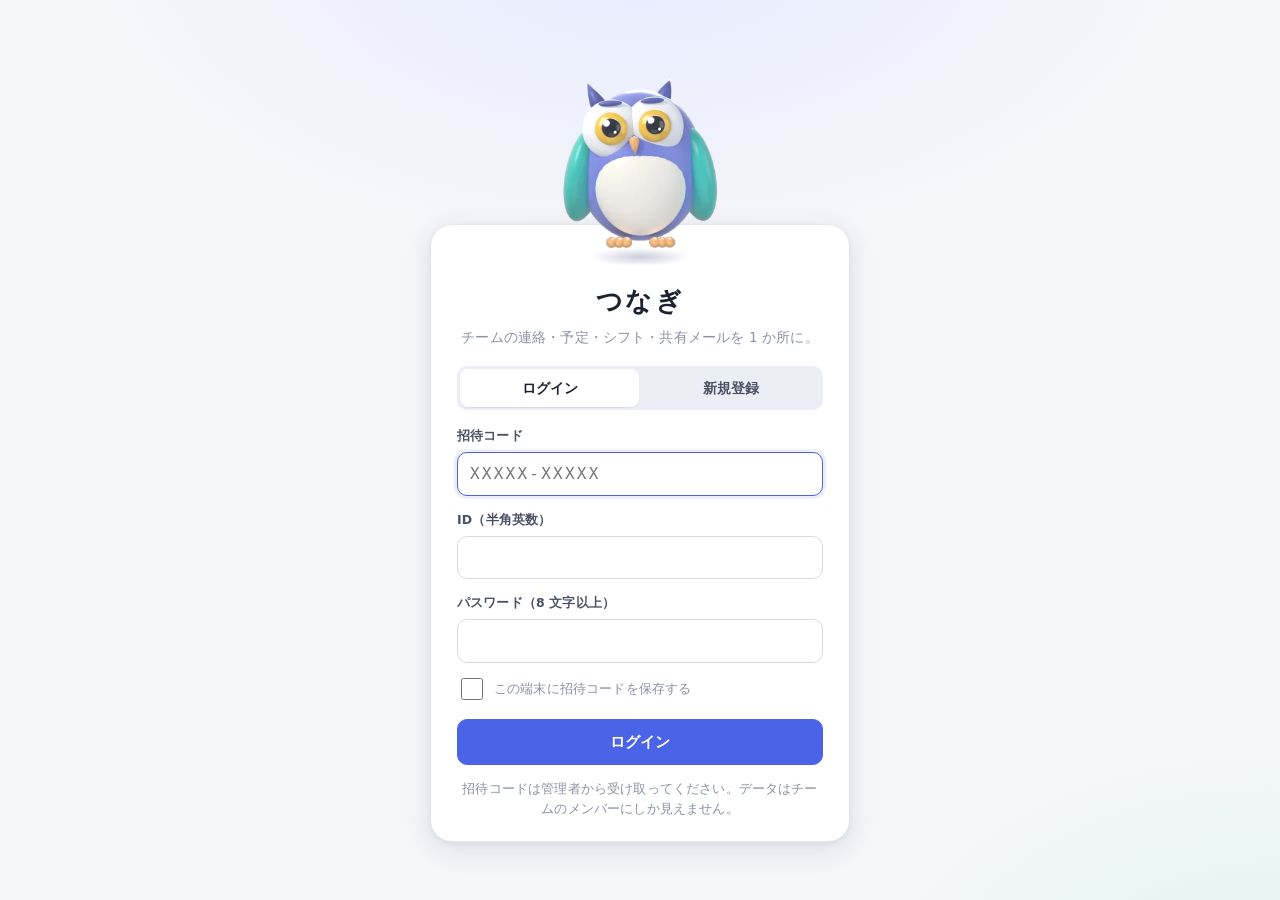
==== m.html @ ed5177dd "サイドバーの折りたたみと、認知負荷を下げる画面整理（特にスマホ） - PC: チャンネル一覧を折りたためる（レールのボタン・一覧のボタン・Ctrl+\、状態を記憶、幅 1100px 未満は既定で閉じる" ====
<!doctype html>
<html lang="ja">
<head>
<meta charset="utf-8">
<meta name="viewport" content="width=device-width, initial-scale=1, viewport-fit=cover, interactive-widget=resizes-content">
<meta name="theme-color" content="#f5f6fa">
<meta name="apple-mobile-web-app-capable" content="yes">
<title>つなぎ</title>
<meta name="robots" content="noindex,nofollow">
<meta name="referrer" content="no-referrer">
<meta http-equiv="Content-Security-Policy" content="default-src 'self'; script-src 'self'; style-src 'self' 'unsafe-inline'; img-src 'self' data: blob: https://fgqmbgmukyvgonzczsgh.supabase.co; media-src 'self' blob: https://fgqmbgmukyvgonzczsgh.supabase.co; frame-src https://fgqmbgmukyvgonzczsgh.supabase.co; connect-src 'self' https://fgqmbgmukyvgonzczsgh.supabase.co wss://fgqmbgmukyvgonzczsgh.supabase.co; object-src 'none'; base-uri 'self'; form-action 'self'">
<link rel="icon" href="img/favicon-64.png" type="image/png">
<link rel="apple-touch-icon" href="img/apple-touch-icon.png">
<link rel="manifest" href="manifest.webmanifest">
<link rel="stylesheet" href="core.css">
<style>
  html, body { height: 100%; overscroll-behavior: none; }
  body { font-size: 16px; -webkit-tap-highlight-color: transparent; }
  .m-app { height: 100dvh; display: flex; flex-direction: column; }
  .m-head { display: flex; align-items: center; gap: 8px; padding: calc(env(safe-area-inset-top) + 8px) 12px 8px 16px; background: var(--bg); flex: none; min-height: 56px; }
  .m-head h1 { font-size: 22px; margin: 0; flex: 1; letter-spacing: .02em; }
  .icon-btn { width: 42px; height: 42px; border-radius: 12px; display: grid; place-items: center; color: var(--ink-2); }
  .icon-btn:active { background: var(--bg-2); }
  .icon-btn .ico { width: 22px; height: 22px; }
  .claude-pill { display: inline-flex; align-items: center; gap: 6px; height: 36px; padding: 0 12px; border-radius: 99px; background: linear-gradient(145deg, #fdf1ea, #f6dccd); color: #c15f33; font-weight: 700; font-size: 13.5px; }
  .claude-pill .ico { width: 18px; height: 18px; }
  .m-main { flex: 1; overflow-y: auto; -webkit-overflow-scrolling: touch; min-height: 0; }
  /* 下部タブ: 5 つに絞る（親指で届く・迷わない数） */
  .m-tabs { display: grid; grid-template-columns: repeat(5, 1fr); background: rgba(255,255,255,.94); backdrop-filter: blur(12px); border-top: 1px solid var(--line); padding-bottom: env(safe-area-inset-bottom); flex: none; }
  .m-tab { display: grid; justify-items: center; gap: 2px; padding: 8px 0 6px; font-size: 11px; font-weight: 600; color: var(--muted); position: relative; min-height: 56px; }
  .m-tab .ico { width: 24px; height: 24px; }
  .m-tab.on { color: var(--accent); }
  .m-tab .badge { position: absolute; top: 4px; left: calc(50% + 6px); height: 18px; min-width: 18px; font-size: 10.5px; }

  /* プッシュ画面（チャット・メール詳細など） */
  .m-push { position: fixed; inset: 0; z-index: 50; background: var(--surface); display: flex; flex-direction: column; height: 100dvh; transform: translateX(100%); transition: transform .28s var(--ease); box-shadow: -8px 0 24px rgba(0,0,0,.06); }
  .m-push.in { transform: none; }
  .m-push > .p-head { display: flex; align-items: center; gap: 6px; padding: calc(env(safe-area-inset-top) + 6px) 8px 6px 4px; border-bottom: 1px solid var(--line); background: var(--surface); flex: none; min-height: 56px; }
  .p-head .ttl { flex: 1; min-width: 0; font-weight: 800; font-size: 16.5px; line-height: 1.25; }
  .p-head .sub { font-size: 12px; color: var(--muted); font-weight: 500; }
  .m-push > .p-body { flex: 1; min-height: 0; overflow-y: auto; }

  /* チャット（スマホ） */
  .chat { display: flex; flex-direction: column; height: 100%; }
  .chat-head { display: none; }
  .chat-scroll { flex: 1; overflow-y: auto; }
  .msg { padding: 6px 14px; grid-template-columns: 36px 1fr; gap: 0 10px; }
  .msg .avatar { --s: 36px !important; }
  .msg-tools { display: none !important; }
  .react-add { display: none; }
  .att-img { max-width: 100%; }
  .composer { padding: 6px 10px calc(env(safe-area-inset-bottom) + 8px); border-top: 1px solid var(--line); background: var(--surface); }
  .composer-box { box-shadow: none; border-radius: 22px; }
  .composer textarea { font-size: 16px; padding: 10px 14px 2px; }
  .composer-bar .hint { display: none; }
  .composer-bar { justify-content: flex-start; }
  .send-btn { margin-left: auto; width: 40px; height: 36px; border-radius: 18px; }
  .typing { padding: 0 16px; }

  /* チャット一覧 */
  .chat-list .li { padding: 12px 16px; border-bottom: 0; background: transparent; }
  .chat-list .li:active { background: var(--bg-2); }
  .chat-list .avatar, .chat-list .ch-emoji { --s: 44px; }
  .chat-list .ch-emoji { width: 44px !important; height: 44px; border-radius: 32%; background: var(--surface); border: 1px solid var(--line); font-size: 20px; }
  .chat-list .meta { display: grid; justify-items: end; gap: 4px; flex: none; }
  .list-sec { padding: 14px 16px 2px; font-size: 12px; font-weight: 700; color: var(--muted); letter-spacing: .08em; }
  .fab { position: fixed; right: 18px; bottom: calc(env(safe-area-inset-bottom) + 74px); width: 56px; height: 56px; border-radius: 18px; background: var(--accent); color: #fff; display: grid; place-items: center; box-shadow: 0 10px 24px rgba(75,99,230,.35); z-index: 10; }
  .fab .ico { width: 26px; height: 26px; }

  /* 画面を詰める */
  .page { padding: 4px 16px 32px; }
  .page-head h1 { display: none; }
  .page-head { gap: 8px; margin-bottom: 12px; }
  .page-head .input[type=search] { max-width: none !important; flex: 1 1 100%; order: 10; }
  .home { padding: 0 16px 32px; }
  .home-hero { grid-template-columns: 1fr; gap: 12px; margin-bottom: 14px; }
  .home-stats { grid-template-columns: repeat(4, minmax(0, 1fr)); gap: 8px; }
  .stat { min-height: 84px; padding: 10px 10px 9px; border-radius: 14px; }
  .stat-n { font-size: 24px; }
  .stat-l { font-size: 11.5px; }
  .stat-l .l-long { display: none; } .stat-l .l-short { display: inline; }
  .stat-ico { top: 8px; right: 8px; }
  .stat-ico .ico { width: 16px; height: 16px; }
  .home-greet { padding: 0; }
  .home-greet h1 { font-size: 21px; }
  .home-grid { columns: 1; }
  .home-grid > .home-card { margin-bottom: 12px; }
  .mail.is-mobile { display: block; }
  .mail.is-mobile .mail-boxes { display: flex; gap: 6px; overflow-x: auto; padding: 4px 16px 10px; border: 0; background: transparent; scrollbar-width: none; }
  .mail.is-mobile .mail-boxes .chip { height: 32px; flex: none; }
  .mail.is-mobile .mail-list { border: 0; background: transparent; }
  .mail.is-mobile .mail-tools { border: 0; padding: 0 16px 8px; }
  .mail.is-mobile .mail-status { border: 0; padding: 0 16px 8px; }
  .mail.is-mobile .mail-items { background: var(--surface); border-top: 1px solid var(--line); }
  .mail-view { padding: 14px 16px 40px; }
  .mail-subject { font-size: 19px; }
  .mail-foot .btn { flex: 1 1 calc(50% - 8px); }
  .cal-d { min-height: 64px; padding: 3px; } .ev { font-size: 10px; padding: 1px 3px; }
  .people-grid { grid-template-columns: 1fr; }
  .file-grid { grid-template-columns: repeat(2, 1fr); gap: 10px; }
  .task-add { flex-wrap: wrap; } .task-add .input[name=title] { flex: 1 1 100%; }

  /* モーダルはボトムシートに */
  .overlay { align-items: end; place-items: end stretch; }
  .modal { width: 100%; max-width: none; border-radius: 22px 22px 0 0; max-height: 92dvh; animation: up .26s var(--ease); padding-bottom: env(safe-area-inset-bottom); }
  .modal.wide { height: 94dvh; width: 100%; }
  .modal::before { content: ""; width: 40px; height: 5px; border-radius: 3px; background: var(--line-2); margin: 8px auto 0; flex: none; }
  @keyframes up { from { transform: translateY(40%); opacity: .4; } }
  .modal-head .head-extra { display: flex; gap: 4px; flex-wrap: wrap; }
  .modal-head .head-extra .small.muted { display: none; }
  .modal-foot { flex-wrap: wrap; }
  .emoji-row { display: flex; justify-content: space-between; padding: 4px 0 12px; }
  .emoji-row button { width: 44px; height: 44px; font-size: 24px; border-radius: 12px; background: var(--bg); }
  .sheet-actions { display: grid; }
  .sheet-actions button { display: flex; align-items: center; gap: 12px; padding: 14px 6px; font-size: 16px; text-align: left; border-bottom: 1px solid var(--line); }
  .sheet-actions button:last-child { border-bottom: 0; }
  .sheet-actions button.danger { color: var(--danger); }
  .sheet-actions .ico { width: 20px; height: 20px; color: var(--ink-2); }
  .more-list .li { padding: 16px; }
  .more-list .ico { width: 22px; height: 22px; color: var(--ink-2); }
  .toast-wrap { bottom: calc(env(safe-area-inset-bottom) + 76px); }
  .popover { max-width: calc(100vw - 16px); }
  /* 親指で押せる大きさ（32px 以上）に揃える */
  .seg button { height: 36px; padding: 0 14px; font-size: 14px; }
  .read-mark { min-height: 32px; display: inline-grid; place-items: center; padding: 0 8px; }
  .react { height: 32px; padding: 0 10px; }
  .chip { height: 32px; }
  /* 混雑を減らす: スマホでは補助的な要素を隠し、横に並ぶものは 1 行スクロールに */
  .hide-m { display: none !important; }
  .shift-legend { display: none !important; }
  .page-head h1.keep-title { display: block; font-size: 19px; margin: 0 4px 0 0; }
  .kind-chips, .tt-tabs { flex-wrap: nowrap; overflow-x: auto; scrollbar-width: none; margin-left: -16px; margin-right: -16px; padding: 0 16px 4px; }
  .kind-chips .chip, .tt-tabs .chip { flex: none; }
  .tt-add { flex-wrap: wrap; padding: 8px; }
  .tt-add .input[name=title] { flex: 1 1 0; min-width: 0; }
  .tt-add .btn.primary { width: 44px; padding: 0; }
  .tt-add-more { display: none; width: 100%; gap: 8px; }
  .tt-add:focus-within .tt-add-more { display: flex; }
  .tt-add-more .input[type=date], .tt-add-more select.input { flex: 1; width: auto; }
  .home-next { padding: 10px 12px; }
  .home-calm { margin: 0 0 12px; font-size: 13.5px; }
  .mr-meta { margin-top: 2px; }
  .task-check { width: 32px; height: 32px; border-radius: 10px; }
  .tt-row { grid-template-columns: 34px minmax(0, 1fr) auto; }
  .login-card input[type=checkbox] { width: 22px; height: 22px; }
  .btn.sm { height: 36px; }
  .btn.icon { width: 40px; }
</style>
</head>
<body>
<script src="vendor/supabase-2.45.4.js"></script>
<script src="config.js"></script>
<script src="core.js"></script>
<script src="gestures.js"></script>
<script src="data.js"></script>
<script src="screens.js"></script>
<script src="m.js"></script>
</body>
</html>
---- core.css ----
/* つなぎ — 共通スタイル（PC / スマホ共通のトークンと部品） */
:root {
  --bg: #f5f6fa;
  --bg-2: #eceef5;
  --surface: #ffffff;
  --surface-2: #fafbfd;
  --line: #e4e7ef;
  --line-2: #d5d9e4;
  --ink: #1d2230;
  --ink-2: #4a5164;
  --muted: #8a91a3;
  --accent: #4b63e6;
  --accent-ink: #ffffff;
  --accent-soft: #eaeefe;
  --accent-line: #c9d2fb;
  --ok: #12a37f;
  --ok-soft: #e3f6ef;
  --warn: #d98a07;
  --warn-soft: #fdf3dd;
  --danger: #dc4a4a;
  --danger-soft: #fdeaea;
  --mention: #fff6d6;
  --radius: 14px;
  --radius-s: 9px;
  --shadow-1: 0 1px 2px rgba(25, 32, 56, .05), 0 1px 1px rgba(25, 32, 56, .03);
  --shadow-2: 0 8px 28px rgba(25, 32, 56, .10), 0 2px 6px rgba(25, 32, 56, .05);
  --shadow-3: 0 24px 64px rgba(25, 32, 56, .18), 0 4px 14px rgba(25, 32, 56, .08);
  --font: "Hiragino Sans", "Hiragino Kaku Gothic ProN", "BIZ UDPGothic", "Yu Gothic UI", "Meiryo", system-ui, sans-serif;
  --mono: "Cascadia Code", "Consolas", "SFMono-Regular", monospace;
  --ease: cubic-bezier(.2, .8, .2, 1);
  color-scheme: light;
}

* { box-sizing: border-box; }
html, body { margin: 0; height: 100%; }
body {
  font-family: var(--font); color: var(--ink); background: var(--bg);
  font-size: 15px; line-height: 1.6; -webkit-font-smoothing: antialiased;
  font-feature-settings: "palt" 1; letter-spacing: .01em;
}
button, input, textarea, select { font: inherit; color: inherit; }
button { cursor: pointer; border: 0; background: none; padding: 0; }
a { color: var(--accent); text-decoration: none; }
a:hover { text-decoration: underline; }
[hidden] { display: none !important; }
input[type=checkbox], input[type=radio] { width: 18px; height: 18px; accent-color: var(--accent); flex: none; }
:focus-visible { outline: 2px solid var(--accent); outline-offset: 2px; border-radius: 6px; }
::selection { background: var(--accent-soft); }
.sr { position: absolute; width: 1px; height: 1px; overflow: hidden; clip: rect(0 0 0 0); }

/* ---------- 基本部品 ---------- */
.btn {
  display: inline-flex; align-items: center; justify-content: center; gap: 6px;
  height: 36px; padding: 0 14px; border-radius: 10px; font-weight: 600; font-size: 14px;
  background: var(--surface); border: 1px solid var(--line-2); color: var(--ink);
  transition: background .15s, border-color .15s, transform .1s;
  white-space: nowrap;
}
.btn:hover { background: var(--surface-2); border-color: var(--muted); }
.btn:active { transform: translateY(1px); }
.btn.primary { background: var(--accent); border-color: var(--accent); color: var(--accent-ink); }
.btn.primary:hover { filter: brightness(1.06); }
.btn.ghost { border-color: transparent; background: transparent; }
.btn.ghost:hover { background: var(--bg-2); }
.btn.danger { color: var(--danger); }
.btn.sm { height: 30px; padding: 0 10px; font-size: 13px; border-radius: 8px; }
.btn.icon { width: 36px; padding: 0; }
.btn.claude { background: #fbf3ee; border-color: #f1d8c8; color: #b4532a; }
.btn.claude:hover { background: #f8e8dd; }
.btn svg, .ico { width: 18px; height: 18px; flex: none; }

.field { display: grid; gap: 6px; margin-bottom: 14px; }
.field > span { font-size: 12.5px; color: var(--ink-2); font-weight: 600; }
.input, textarea.input, select.input {
  width: 100%; min-height: 40px; padding: 8px 12px; border-radius: 10px;
  border: 1px solid var(--line-2); background: var(--surface); outline: none;
  transition: border-color .15s, box-shadow .15s;
}
textarea.input { resize: vertical; min-height: 90px; line-height: 1.6; }
.input:focus { border-color: var(--accent); box-shadow: 0 0 0 3px var(--accent-soft); }
.row { display: flex; gap: 10px; align-items: center; }
.row.wrap { flex-wrap: wrap; }
.grow { flex: 1; min-width: 0; }
.muted { color: var(--muted); }
.small { font-size: 12.5px; }
.ellipsis { white-space: nowrap; overflow: hidden; text-overflow: ellipsis; }

.chip {
  display: inline-flex; align-items: center; gap: 4px; height: 26px; padding: 0 10px;
  border-radius: 99px; font-size: 12.5px; font-weight: 600; background: var(--bg-2); color: var(--ink-2);
  border: 1px solid transparent; white-space: nowrap;
}
button.chip:hover { border-color: var(--line-2); }
.chip.on { background: var(--accent-soft); color: var(--accent); border-color: var(--accent-line); }
.badge {
  min-width: 20px; height: 20px; padding: 0 6px; border-radius: 99px; font-size: 11.5px; font-weight: 700;
  display: inline-grid; place-items: center; background: var(--accent); color: #fff; line-height: 1;
}
.badge.soft { background: var(--bg-2); color: var(--ink-2); }
.badge.alert { background: var(--danger); }
.dot { width: 8px; height: 8px; border-radius: 50%; background: var(--accent); display: inline-block; flex: none; }

.avatar {
  --s: 36px; width: var(--s); height: var(--s); border-radius: 32%; flex: none; position: relative;
  display: grid; place-items: center; color: #fff; font-weight: 700; font-size: calc(var(--s) * .42);
  background: linear-gradient(145deg, color-mix(in srgb, var(--c) 78%, #fff), var(--c));
  box-shadow: inset 0 -2px 0 rgba(0,0,0,.08), inset 0 1px 0 rgba(255,255,255,.35);
  user-select: none;
}
.avatar.has-img { background: var(--bg-2); }
.avatar img { width: 100%; height: 100%; object-fit: cover; border-radius: inherit; display: block; }
.avatar-edit { display: flex; gap: 16px; align-items: center; padding: 4px 0 16px; border-bottom: 1px solid var(--line); margin-bottom: 16px; }
.avatar-preview .avatar { border-radius: 30%; box-shadow: var(--shadow-1); }
.avatar.online::after {
  content: ""; position: absolute; right: -2px; bottom: -2px; width: 30%; height: 30%; min-width: 9px; min-height: 9px;
  border-radius: 50%; background: var(--ok); border: 2px solid var(--surface);
}
.avatars { display: inline-flex; }
.avatars .avatar { margin-left: -6px; border: 2px solid var(--surface); }
.avatars .avatar:first-child { margin-left: 0; }

.card {
  background: var(--surface); border: 1px solid var(--line); border-radius: var(--radius);
  box-shadow: var(--shadow-1);
}
.section-title {
  font-size: 12px; font-weight: 700; color: var(--muted); letter-spacing: .08em; margin: 0 0 10px;
  display: flex; align-items: center; gap: 8px;
}
.empty {
  padding: 40px 20px; text-align: center; color: var(--muted); font-size: 14px;
}
.empty b { display: block; color: var(--ink-2); font-size: 15px; margin-bottom: 4px; }

/* ---------- メッセージ ---------- */
.msgs { display: flex; flex-direction: column; padding: 12px 0 8px; }
.day-sep {
  display: flex; align-items: center; gap: 12px; margin: 18px 20px 6px; font-size: 12px; font-weight: 700; color: var(--muted);
}
.day-sep::before, .day-sep::after { content: ""; flex: 1; height: 1px; background: var(--line); }
.new-sep { display: flex; align-items: center; gap: 10px; margin: 8px 20px; color: var(--danger); font-size: 12px; font-weight: 700; }
.new-sep::after { content: ""; flex: 1; height: 1px; background: var(--danger); opacity: .4; }
.msg {
  display: grid; grid-template-columns: 40px 1fr; gap: 0 12px; padding: 6px 20px; position: relative;
  transition: background .2s;
}
.msg:hover { background: var(--surface-2); }
.msg.cont { padding-top: 1px; }
.msg.cont .msg-head, .msg.cont > .avatar { display: none; }
.msg.cont .msg-gutter { display: block; }
.msg.mention { background: var(--mention); }
.msg.flash { animation: flash 1.6s var(--ease); }
@keyframes flash { 0%, 30% { background: var(--accent-soft); } }
.msg-gutter { display: none; font-size: 10.5px; color: transparent; text-align: right; padding-top: 3px; }
.msg:hover .msg-gutter { color: var(--muted); }
.msg-head { display: flex; align-items: baseline; gap: 8px; }
.msg-name { font-weight: 700; font-size: 14.5px; cursor: pointer; }
.msg-name:hover { text-decoration: underline; }
.msg-time { font-size: 11.5px; color: var(--muted); }
.msg-body { word-break: break-word; overflow-wrap: anywhere; color: var(--ink); }
.msg-body.deleted { color: var(--muted); font-style: italic; font-size: 13.5px; }
.msg-body code { font-family: var(--mono); font-size: .88em; background: var(--bg-2); padding: 1px 5px; border-radius: 5px; }
.msg-body pre { font-family: var(--mono); font-size: 13px; background: #f3f4f8; border: 1px solid var(--line); padding: 10px 12px; border-radius: 10px; overflow-x: auto; margin: 6px 0; white-space: pre; }
.msg-body .mention-tag { background: var(--accent-soft); color: var(--accent); padding: 0 4px; border-radius: 5px; font-weight: 600; }
.msg-body .mention-tag.me { background: #ffe9a8; color: #8a5a00; }
.msg-reply {
  font-size: 12.5px; color: var(--ink-2); border-left: 3px solid var(--line-2); padding: 1px 0 1px 8px; margin: 2px 0 4px;
  cursor: pointer; display: -webkit-box; -webkit-line-clamp: 1; -webkit-box-orient: vertical; overflow: hidden;
}
.msg-foot { display: flex; align-items: center; gap: 6px; flex-wrap: wrap; margin-top: 4px; min-height: 0; }
.msg-foot:empty { display: none; }
.react {
  display: inline-flex; align-items: center; gap: 4px; height: 26px; padding: 0 8px; border-radius: 99px;
  background: var(--surface); border: 1px solid var(--line); font-size: 13px; transition: all .15s;
}
.react:hover { border-color: var(--line-2); }
.react.mine { background: var(--accent-soft); border-color: var(--accent-line); color: var(--accent); font-weight: 600; }
.react-add { opacity: 0; }
.msg:hover .react-add, .react-add:focus { opacity: 1; }
.read-mark { font-size: 11.5px; color: var(--muted); margin-left: auto; padding: 0 4px; border-radius: 6px; }
button.read-mark:hover { background: var(--bg-2); color: var(--ink-2); }
.read-mark.all { color: var(--ok); }
.msg-tools {
  position: absolute; right: 16px; top: -14px; display: none; gap: 2px; padding: 3px;
  background: var(--surface); border: 1px solid var(--line); border-radius: 10px; box-shadow: var(--shadow-2); z-index: 3;
}
.msg:hover .msg-tools { display: flex; }
.msg-tools button { width: 30px; height: 28px; border-radius: 7px; display: grid; place-items: center; font-size: 15px; color: var(--ink-2); }
.msg-tools button:hover { background: var(--bg-2); color: var(--ink); }
.msg-tools svg { width: 16px; height: 16px; }

.att-grid { display: flex; flex-wrap: wrap; gap: 8px; margin-top: 6px; }
.att-img {
  max-width: min(320px, 100%); max-height: 240px; border-radius: 10px; border: 1px solid var(--line); cursor: zoom-in;
  display: block; background: var(--bg-2); object-fit: cover;
}
.file-card {
  display: flex; align-items: center; gap: 10px; padding: 8px 12px 8px 8px; width: min(320px, 100%);
  background: var(--surface); border: 1px solid var(--line); border-radius: 12px; text-align: left; transition: border-color .15s, box-shadow .15s;
}
.file-card:hover { border-color: var(--accent-line); box-shadow: var(--shadow-1); }
.file-ico {
  width: 38px; height: 38px; border-radius: 9px; display: grid; place-items: center; flex: none;
  font-size: 10.5px; font-weight: 800; letter-spacing: .02em; color: #fff;
}
.fk-image { background: #14b8a6; } .fk-pdf { background: #e5484d; } .fk-video { background: #8b5cf6; } .fk-audio { background: #ec4899; }
.fk-doc { background: #3b6fe0; } .fk-sheet { background: #12a37f; } .fk-slide { background: #e8772e; } .fk-text { background: #64748b; }
.fk-archive { background: #a17a3a; } .fk-other { background: #94a3b8; }
.file-meta { min-width: 0; flex: 1; }
.file-name { font-weight: 600; font-size: 13.5px; white-space: nowrap; overflow: hidden; text-overflow: ellipsis; }
.file-sub { font-size: 11.5px; color: var(--muted); }

.mini-card {
  margin-top: 6px; padding: 10px 12px; border: 1px solid var(--line); border-left: 4px solid var(--accent); border-radius: 10px;
  background: var(--surface); max-width: 520px; cursor: pointer;
}
.mini-card:hover { box-shadow: var(--shadow-1); }
.mini-card .k { font-size: 11.5px; color: var(--muted); font-weight: 700; }
.mini-card .t { font-weight: 700; }
.mini-card .s { font-size: 13px; color: var(--ink-2); display: -webkit-box; -webkit-line-clamp: 2; -webkit-box-orient: vertical; overflow: hidden; }

/* ---------- 入力欄 ---------- */
.composer { padding: 0 20px 16px; }
.composer-box {
  border: 1px solid var(--line-2); border-radius: 14px; background: var(--surface); box-shadow: var(--shadow-1);
  transition: border-color .15s, box-shadow .15s;
}
.composer-box:focus-within { border-color: var(--accent); box-shadow: 0 0 0 3px var(--accent-soft); }
.composer-box.drag { border-color: var(--accent); border-style: dashed; background: var(--accent-soft); }
.composer textarea {
  width: 100%; border: 0; outline: 0; resize: none; padding: 12px 14px 4px; background: transparent;
  max-height: 40vh; min-height: 46px; line-height: 1.55; display: block;
}
.composer-bar { display: flex; align-items: center; gap: 4px; padding: 4px 6px 6px; }
.composer-bar .hint { font-size: 11.5px; color: var(--muted); margin-left: auto; margin-right: 6px; }
.send-btn { width: 36px; height: 34px; border-radius: 10px; background: var(--accent); color: #fff; display: grid; place-items: center; }
.send-btn:disabled { background: var(--line-2); cursor: default; }
.pending { display: flex; gap: 8px; flex-wrap: wrap; padding: 10px 12px 0; }
.pending:empty { display: none; }
.pend {
  display: flex; align-items: center; gap: 8px; padding: 6px 8px; border-radius: 10px; background: var(--bg); border: 1px solid var(--line);
  font-size: 12.5px; max-width: 240px; position: relative; overflow: hidden;
}
.pend img { width: 34px; height: 34px; object-fit: cover; border-radius: 6px; }
.pend .bar { position: absolute; left: 0; bottom: 0; height: 3px; background: var(--accent); transition: width .2s; }
.pend button { color: var(--muted); font-size: 16px; line-height: 1; padding: 0 2px; }
.reply-bar { display: flex; align-items: center; gap: 8px; padding: 8px 14px 0; font-size: 12.5px; color: var(--ink-2); }
.typing { height: 18px; font-size: 12px; color: var(--muted); padding: 0 22px; }

/* ---------- モーダル / シート ---------- */
.overlay {
  position: fixed; inset: 0; background: rgba(28, 33, 50, .32); z-index: 100; display: grid; place-items: center;
  animation: fade .18s var(--ease); backdrop-filter: blur(3px);
}
@keyframes fade { from { opacity: 0; } }
.modal {
  background: var(--surface); border-radius: 18px; box-shadow: var(--shadow-3); width: min(560px, calc(100vw - 32px));
  max-height: calc(100vh - 48px); display: flex; flex-direction: column; overflow: hidden;
  animation: pop .22s var(--ease);
}
.modal.wide { width: min(1100px, calc(100vw - 32px)); height: calc(100vh - 48px); }
@keyframes pop { from { transform: translateY(8px) scale(.985); opacity: 0; } }
.modal-head { display: flex; align-items: center; gap: 10px; padding: 16px 18px 12px; border-bottom: 1px solid var(--line); }
.modal-head h3 { margin: 0; font-size: 16.5px; flex: 1; min-width: 0; overflow: hidden; text-overflow: ellipsis; white-space: nowrap; }
.modal-body { padding: 18px; overflow: auto; flex: 1; }
.modal-foot { padding: 12px 18px 16px; display: flex; gap: 8px; justify-content: flex-end; border-top: 1px solid var(--line); }

.popover {
  position: fixed; z-index: 120; background: var(--surface); border: 1px solid var(--line); border-radius: 12px;
  box-shadow: var(--shadow-2); padding: 8px; animation: pop .15s var(--ease); max-width: 320px;
}
.emoji-grid { display: grid; grid-template-columns: repeat(8, 34px); gap: 2px; }
.emoji-grid button { height: 34px; border-radius: 8px; font-size: 19px; }
.emoji-grid button:hover { background: var(--bg-2); }
.menu { display: grid; min-width: 200px; }
.menu button { display: flex; align-items: center; gap: 10px; text-align: left; padding: 8px 10px; border-radius: 8px; font-size: 14px; }
.menu button:hover { background: var(--bg-2); }
.menu button.danger { color: var(--danger); }
.menu hr { border: 0; border-top: 1px solid var(--line); margin: 4px 0; width: 100%; }

.toast-wrap { position: fixed; left: 50%; bottom: 24px; transform: translateX(-50%); z-index: 200; display: grid; gap: 8px; pointer-events: none; }
.toast {
  background: #1f2433; color: #fff; padding: 10px 16px; border-radius: 12px; font-size: 14px; box-shadow: var(--shadow-2);
  animation: pop .2s var(--ease); pointer-events: auto; max-width: 90vw;
}
.toast.err { background: var(--danger); }

/* ---------- ビューア ---------- */
.viewer { display: flex; flex-direction: column; height: 100%; }
.viewer-stage { flex: 1; overflow: auto; background: var(--bg); display: flex; align-items: flex-start; justify-content: center; }
.viewer-stage.center { align-items: center; }
.viewer-stage img { max-width: 100%; max-height: 100%; object-fit: contain; }
.viewer-stage iframe { width: 100%; height: 100%; border: 0; background: #fff; }
.viewer-stage video { max-width: 100%; max-height: 100%; }
.doc-page {
  background: #fff; width: min(820px, 100%); margin: 24px auto; padding: 48px 56px; box-shadow: var(--shadow-2); border-radius: 6px;
  line-height: 1.9; font-size: 15px;
}
.doc-page h1 { font-size: 22px; margin: 0 0 16px; } .doc-page h2 { font-size: 17px; margin: 22px 0 8px; } .doc-page p { margin: 0 0 10px; }
.sheet-tabs { display: flex; gap: 6px; padding: 10px 14px; border-bottom: 1px solid var(--line); background: var(--surface); position: sticky; top: 0; z-index: 2; }
.sheet { border-collapse: collapse; font-size: 13px; background: #fff; margin: 0; }
.sheet td, .sheet th { border: 1px solid var(--line); padding: 5px 10px; white-space: nowrap; max-width: 320px; overflow: hidden; text-overflow: ellipsis; }
.sheet th { background: var(--bg-2); font-weight: 600; color: var(--ink-2); position: sticky; left: 0; }
.sheet tr:first-child td { background: #f7f8fc; font-weight: 700; }
.slide-list { display: grid; gap: 18px; padding: 24px; width: min(900px, 100%); }
.slide {
  aspect-ratio: 16 / 9; background: #fff; border-radius: 10px; box-shadow: var(--shadow-2); padding: 6% 7%; position: relative; overflow: hidden;
}
.slide h4 { margin: 0 0 4%; font-size: clamp(16px, 2.6vw, 26px); }
.slide li { font-size: clamp(12px, 1.6vw, 16px); color: var(--ink-2); }
.slide .no { position: absolute; right: 14px; bottom: 10px; font-size: 12px; color: var(--muted); }
.code-view { margin: 0; padding: 20px 24px; font-family: var(--mono); font-size: 13px; line-height: 1.7; white-space: pre-wrap; word-break: break-word; width: 100%; background: #fff; min-height: 100%; }

/* ---------- 一覧系 ---------- */
.list { display: grid; grid-template-columns: minmax(0, 1fr); }
.li {
  display: flex; align-items: center; gap: 12px; padding: 12px 16px; border-bottom: 1px solid var(--line); text-align: left; width: 100%;
  background: var(--surface); transition: background .12s;
}
.li:hover { background: var(--surface-2); }
.li.sel { background: var(--accent-soft); }
.li.unread .li-title { font-weight: 800; }
.li-title { font-weight: 600; }
.li-sub { font-size: 13px; color: var(--muted); white-space: nowrap; overflow: hidden; text-overflow: ellipsis; }

.status-pill { font-size: 11.5px; font-weight: 700; padding: 2px 8px; border-radius: 99px; white-space: nowrap; }
.st-open { background: var(--danger-soft); color: var(--danger); }
.st-doing { background: var(--warn-soft); color: var(--warn); }
.st-done { background: var(--ok-soft); color: var(--ok); }
.st-todo { background: var(--bg-2); color: var(--ink-2); }
.st-waiting { background: var(--accent-soft); color: var(--accent); }

.seen-by { display: flex; align-items: center; gap: 6px; font-size: 12px; color: var(--muted); }
.seen-by .avatar { --s: 20px; font-size: 9px; }

/* カレンダー */
.cal { display: grid; grid-template-columns: repeat(7, minmax(0, 1fr)); border-left: 1px solid var(--line); border-top: 1px solid var(--line); background: var(--surface); border-radius: 12px; overflow: hidden; }
.cal-h { padding: 8px; font-size: 12px; font-weight: 700; color: var(--muted); text-align: center; border-right: 1px solid var(--line); border-bottom: 1px solid var(--line); background: var(--surface-2); }
.cal-d { min-height: 104px; padding: 6px; border-right: 1px solid var(--line); border-bottom: 1px solid var(--line); text-align: left; display: flex; flex-direction: column; gap: 3px; transition: background .12s; }
.cal-d:hover { background: var(--surface-2); }
.cal-d.other { background: #fafbfc; } .cal-d.other .n { color: var(--line-2); }
.cal-d .n { font-size: 12.5px; font-weight: 700; color: var(--ink-2); width: 24px; height: 24px; display: grid; place-items: center; border-radius: 50%; }
.cal-d.today .n { background: var(--accent); color: #fff; }
.cal-d.sun .n { color: var(--danger); } .cal-d.sat .n { color: var(--accent); }
.ev { font-size: 11.5px; padding: 2px 6px; border-radius: 6px; background: var(--accent-soft); color: var(--accent); font-weight: 600; white-space: nowrap; overflow: hidden; text-overflow: ellipsis; text-align: left; width: 100%; }
.agenda-day { padding: 14px 0 6px; font-weight: 800; font-size: 13px; color: var(--ink-2); display: flex; gap: 8px; align-items: baseline; }
.agenda-day.today { color: var(--accent); }
.ev-row { display: flex; gap: 12px; padding: 12px 14px; border-radius: 12px; background: var(--surface); border: 1px solid var(--line); margin-bottom: 8px; text-align: left; width: 100%; }
.ev-row .tm { font-weight: 700; font-size: 13px; width: 52px; flex: none; color: var(--ink-2); font-variant-numeric: tabular-nums; }
.ev-row .bar { width: 4px; border-radius: 4px; background: var(--accent); flex: none; }

/* シフト */
.shift-grid { width: 100%; border-collapse: separate; border-spacing: 0; background: var(--surface); border: 1px solid var(--line); border-radius: 12px; overflow: hidden; }
.shift-grid th, .shift-grid td { border-bottom: 1px solid var(--line); border-right: 1px solid var(--line); padding: 6px; text-align: center; }
.shift-grid th { font-size: 12px; color: var(--muted); font-weight: 700; background: var(--surface-2); }
.shift-grid th.today { color: var(--accent); background: var(--accent-soft); }
.shift-grid td.who { text-align: left; white-space: nowrap; padding: 6px 12px; }
.shift-grid tr:last-child td { border-bottom: 0; }
.shift-cell { width: 100%; min-height: 40px; border-radius: 8px; display: grid; place-items: center; font-size: 12.5px; font-weight: 700; line-height: 1.2; transition: transform .1s; }
.shift-cell:hover { transform: scale(1.04); }
.shift-cell small { font-weight: 500; font-size: 10.5px; opacity: .85; }
.shift-cell.empty { border: 1px dashed var(--line-2); color: var(--muted); }

/* プロフィール */
.profile-hero { display: flex; gap: 16px; align-items: center; }
.profile-hero .avatar { --s: 72px; border-radius: 28%; }
.kv { display: grid; grid-template-columns: 90px 1fr; gap: 8px 12px; font-size: 14px; margin-top: 16px; }
.kv dt { color: var(--muted); font-size: 12.5px; padding-top: 2px; }
.kv dd { margin: 0; word-break: break-all; }

/* ログイン（フクロウ） */
.login {
  min-height: 100%; display: grid; place-items: center; padding: 28px 16px calc(28px + env(safe-area-inset-bottom));
  background: radial-gradient(900px 520px at 50% -8%, #e6ebff 0%, rgba(230, 235, 255, 0) 62%), radial-gradient(700px 420px at 100% 110%, #dff5f1 0%, rgba(223, 245, 241, 0) 60%), var(--bg);
}
.login-stage { width: min(420px, 100%); display: flex; flex-direction: column; align-items: center; }
.owl-stage { position: relative; width: 210px; height: 210px; margin-bottom: -44px; z-index: 2; pointer-events: none; }
.owl { width: 100%; height: 100%; background-repeat: no-repeat; background-size: 2400% 100%; animation: owlFloat 4.8s ease-in-out infinite; }
.owl.still { background-size: contain; background-position: center; }
.owl-shadow { position: absolute; left: 26%; right: 26%; bottom: 2px; height: 18px; border-radius: 50%;
  background: radial-gradient(closest-side, rgba(38, 48, 110, .24), rgba(38, 48, 110, 0)); animation: owlShadow 4.8s ease-in-out infinite; }
@keyframes owlFloat { 50% { transform: translateY(-9px); } }
@keyframes owlShadow { 50% { transform: scaleX(.84); opacity: .65; } }
.login-card { width: 100%; padding: 56px 26px 22px; box-shadow: var(--shadow-2); border-radius: 22px; }
.login-card h1 { margin: 0; font-size: 26px; letter-spacing: .08em; text-align: center; }
.login-lead { margin: 4px 0 0; text-align: center; font-size: 13.5px; }
.seg.login-seg { width: 100%; display: grid; grid-template-columns: 1fr 1fr; margin: 18px 0 16px; }
.seg.login-seg button { height: 38px; font-size: 14px; }
.code-input { font-family: var(--mono); letter-spacing: .14em; font-size: 16px; text-transform: uppercase; }
.login-notice { background: var(--warn-soft); color: #8a5a00; padding: 8px 12px; border-radius: 10px; font-size: 13px; margin: 12px 0 0; }
.login-foot { margin: 14px 0 0; text-align: center; line-height: 1.6; }
.brand-owl { width: 42px; height: 42px; margin-bottom: 8px; border-radius: 12px; }

/* チームタスク */
.tt-tabs { display: flex; gap: 6px; overflow-x: auto; padding-bottom: 4px; margin-bottom: 12px; scrollbar-width: thin; }
.tt-tabs .chip { flex: none; height: 32px; }
.tt-tabs .chip .avatar { --s: 20px; font-size: 9px; }
.tt-add { display: flex; gap: 8px; padding: 10px; margin-bottom: 14px; flex-wrap: wrap; }
.tt-add .input[name=title] { flex: 1 1 260px; }
.tt-row { display: grid; grid-template-columns: 26px minmax(0, 1fr) auto; gap: 12px; align-items: center; padding: 12px 16px; border-bottom: 1px solid var(--line); background: var(--surface); cursor: pointer; text-align: left; width: 100%; }
.tt-row:hover { background: var(--surface-2); }
.tt-row:last-child { border-bottom: 0; }
.tt-row.done .tt-title { text-decoration: line-through; color: var(--muted); }
.tt-title { font-weight: 600; }
.tt-meta { display: flex; gap: 10px; align-items: center; flex-wrap: wrap; font-size: 12.5px; color: var(--muted); margin-top: 2px; }
.tt-who { display: inline-flex; align-items: center; gap: 6px; font-size: 12.5px; color: var(--ink-2); font-weight: 600; white-space: nowrap; }
.tt-who .avatar { --s: 22px; font-size: 10px; }
.due { font-weight: 700; font-variant-numeric: tabular-nums; }
.due.over { color: var(--danger); } .due.today { color: var(--warn); } .due.soon { color: var(--accent); }
.prio { font-size: 11px; font-weight: 800; padding: 1px 6px; border-radius: 6px; }
.prio-1 { background: var(--danger-soft); color: var(--danger); }
.prio-3 { background: var(--bg-2); color: var(--muted); }
.task-check.on { border-color: var(--ok); background: var(--ok); }
.log-list { display: grid; gap: 8px; margin-top: 8px; }
.log-item { display: grid; grid-template-columns: 24px 1fr; gap: 8px; font-size: 13.5px; }
.log-item .avatar { --s: 24px; font-size: 10px; }

/* 管理 */
.admin-grid { display: grid; grid-template-columns: repeat(auto-fill, minmax(420px, 1fr)); gap: 16px; align-items: start; }
.admin-card { padding: 18px; }
.admin-card h2 { font-size: 15px; margin: 0 0 4px; }
.admin-card .desc { font-size: 12.5px; color: var(--muted); margin: 0 0 14px; }
.code-pill { font-family: var(--mono); font-weight: 800; letter-spacing: .08em; font-size: 14.5px; white-space: nowrap; }
.tbl { width: 100%; border-collapse: collapse; font-size: 13.5px; }
.tbl td, .tbl th { padding: 8px 6px; border-bottom: 1px solid var(--line); text-align: left; vertical-align: middle; }
.tbl th { font-size: 12px; color: var(--muted); font-weight: 700; }
.tbl tr.off td { color: var(--muted); }
@media (max-width: 640px) { .admin-grid { grid-template-columns: 1fr; } .tbl .hide-sm { display: none; } }

/* 一覧の補足情報は 1 行・小さく */
.mr-meta { display: flex; align-items: center; gap: 10px; margin-top: 3px; font-size: 12px; color: var(--muted); min-height: 20px; }
.mr-who { display: inline-flex; align-items: center; gap: 4px; font-weight: 600; color: var(--ink-2); }
.mr-clip { display: inline-flex; align-items: center; gap: 2px; }
.mr-clip .ico { width: 13px; height: 13px; }
.seen-none { font-size: 11.5px; color: var(--muted); }
.chip-toggle .ico { width: 14px; height: 14px; }
.tt-add-more { display: contents; }
.tt-add-more .input[type=date] { width: 150px; } .tt-add-more select.input { width: 150px; }
.kind-chips { display: flex; flex-wrap: wrap; gap: 6px; margin-bottom: 14px; }

/* スワイプ */
.swiping { position: relative; z-index: 1; background: var(--surface) !important; will-change: transform; }
.swipe-under { position: absolute; z-index: 0; display: flex; align-items: center; padding: 0 22px; color: #fff; border-radius: inherit; pointer-events: none; }
.swipe-act { display: inline-flex; align-items: center; gap: 8px; font-size: 14px; opacity: .75; transform: scale(.92); transition: transform .15s, opacity .15s; }
.swipe-act.ready { opacity: 1; transform: scale(1.06); }
.swipe-act .ico { width: 20px; height: 20px; }
@keyframes navInR { from { transform: translateX(28px); opacity: .4; } }
@keyframes navInL { from { transform: translateX(-28px); opacity: .4; } }
.nav-in-r { animation: navInR .26s var(--ease); }
.nav-in-l { animation: navInL .26s var(--ease); }
.ptr { height: 0; overflow: hidden; display: grid; place-items: center; color: var(--muted); font-size: 12.5px; transition: height .2s; }
.ptr .ico { width: 18px; height: 18px; transition: transform .2s; }
.ptr.ready .ico { transform: rotate(180deg); color: var(--accent); }

@media (prefers-reduced-motion: reduce) {
  *, *::before, *::after { animation-duration: .01ms !important; transition-duration: .01ms !important; }
}

/* ---------- 画面共通レイアウト ---------- */
.page { padding: 24px 28px 40px; max-width: 1280px; margin: 0 auto; }
.page-head { display: flex; align-items: center; gap: 10px; flex-wrap: wrap; margin-bottom: 18px; }
.page-head h1 { font-size: 22px; margin: 0 6px 0 0; letter-spacing: .02em; }
.seg { display: inline-flex; background: var(--bg-2); border-radius: 10px; padding: 3px; gap: 2px; }
.seg button { height: 30px; padding: 0 12px; border-radius: 8px; font-size: 13px; font-weight: 600; color: var(--ink-2); }
.seg button.on { background: var(--surface); color: var(--ink); box-shadow: var(--shadow-1); }
.seg button.on.st-open { color: var(--danger); } .seg button.on.st-doing { color: var(--warn); } .seg button.on.st-done { color: var(--ok); }
.ch-emoji { display: inline-grid; place-items: center; font-size: 15px; color: var(--muted); font-weight: 700; flex: none; }
.done-state { display: flex; align-items: center; gap: 8px; color: var(--ok); font-weight: 600; font-size: 14px; padding: 6px 2px; }

/* ホーム */
.home { padding: 22px 28px 40px; max-width: 1280px; margin: 0 auto; }
.home-hero { display: grid; grid-template-columns: minmax(0, 1fr) auto; gap: 24px; align-items: end; margin: 6px 0 22px; }
.home-stats { display: grid; grid-template-columns: repeat(4, 128px); gap: 10px; }
.stat {
  position: relative; display: grid; align-content: end; gap: 2px; min-height: 104px; padding: 14px 16px; text-align: left;
  background: var(--surface); border: 1px solid var(--line); border-radius: 16px; box-shadow: var(--shadow-1);
  transition: transform .15s var(--ease), box-shadow .15s, border-color .15s;
}
.stat:hover { transform: translateY(-2px); box-shadow: var(--shadow-2); }
.stat-ico { position: absolute; top: 12px; right: 12px; color: var(--line-2); }
.stat-ico .ico { width: 20px; height: 20px; }
.stat-n { font-size: 32px; font-weight: 800; line-height: 1.05; font-variant-numeric: tabular-nums; color: var(--line-2); letter-spacing: -.02em; }
.stat-l { font-size: 12px; font-weight: 700; color: var(--muted); }
.stat-l .l-short { display: none; }
.stat.has { border-color: var(--accent-line); background: linear-gradient(180deg, #fff, var(--accent-soft)); }
.stat.has .stat-n, .stat.has .stat-ico { color: var(--accent); }
.stat.alert { border-color: #f5c2c2; background: linear-gradient(180deg, #fff, var(--danger-soft)); }
.stat.alert .stat-n, .stat.alert .stat-ico { color: var(--danger); }
@media (max-width: 1180px) { .home-hero { grid-template-columns: 1fr; align-items: start; } .home-stats { grid-template-columns: repeat(4, minmax(0, 1fr)); } }
.home-greet { display: flex; flex-direction: column; justify-content: center; padding: 8px 4px; }
.home-greet h1 { font-size: clamp(22px, 2.6vw, 30px); margin: 2px 0 8px; letter-spacing: .02em; line-height: 1.35; }
.home-summary { margin: 0; font-size: 15px; }
/* 「まずこれ」: 今いちばん先にやることを 1 つだけ */
.home-next {
  display: flex; align-items: center; gap: 10px; width: 100%; max-width: 560px; margin-top: 4px; padding: 10px 12px 10px 14px; text-align: left;
  background: var(--surface); border: 1px solid var(--accent-line); border-radius: 14px; box-shadow: var(--shadow-1); transition: box-shadow .15s, transform .15s;
}
.home-next:hover { box-shadow: var(--shadow-2); transform: translateY(-1px); }
.home-next .next-k { flex: none; font-size: 11.5px; font-weight: 800; color: var(--accent); background: var(--accent-soft); padding: 2px 8px; border-radius: 99px; }
.home-next .next-t { flex: 1; min-width: 0; font-weight: 700; overflow: hidden; text-overflow: ellipsis; white-space: nowrap; }
.home-next .ico { color: var(--muted); flex: none; }
.home-calm { display: flex; align-items: center; gap: 8px; margin: 0 0 14px; color: var(--ok); font-weight: 600; font-size: 14px; }
.home-calm .ico { width: 18px; height: 18px; }
.more-link { display: block; width: 100%; padding: 10px 2px 2px; text-align: left; font-size: 13px; font-weight: 700; color: var(--accent); border-top: 1px solid var(--line); margin-top: 2px; }
/* 高さの違うカードを穴なく詰める（段組み） */
.home-grid { columns: 340px 3; column-gap: 16px; }
.home-grid > .home-card { break-inside: avoid; margin-bottom: 16px; display: block; }
.home-grid > .home-card[hidden] { display: none; }
.home-card { padding: 16px 16px 10px; }
.home-card .list { margin: 0 -16px; }
.home-card .li { border-bottom: 0; border-top: 1px solid var(--line); padding: 10px 16px; }

/* メール */
.mail { display: grid; grid-template-columns: 190px minmax(320px, 400px) minmax(0, 1fr); height: 100%; min-height: 0; }
.mail-boxes { padding: 16px 10px; border-right: 1px solid var(--line); display: grid; align-content: start; gap: 2px; background: var(--surface-2); }
.box-btn { display: flex; align-items: center; gap: 8px; padding: 8px 10px; border-radius: 9px; font-size: 14px; font-weight: 600; color: var(--ink-2); text-align: left; }
.box-btn:hover { background: var(--bg-2); }
.box-btn.sel { background: var(--accent-soft); color: var(--accent); }
.mail-list { border-right: 1px solid var(--line); display: flex; flex-direction: column; min-height: 0; background: var(--surface); }
.mail-tools { display: flex; gap: 6px; padding: 12px; border-bottom: 1px solid var(--line); }
.mail-status { padding: 8px 14px; border-bottom: 1px solid var(--line); display: flex; align-items: center; gap: 6px; line-height: 1.4; }
.mail-status .ico { width: 15px; height: 15px; flex: none; }
.mail-items { overflow-y: auto; flex: 1; }
.mail-row .ico { width: 13px; height: 13px; vertical-align: -2px; }
.mail-detail { overflow-y: auto; background: var(--surface); min-width: 0; }
.mail-view { padding: 18px 28px 40px; max-width: 860px; }
.mail-actions { display: flex; gap: 8px; align-items: center; flex-wrap: wrap; position: sticky; top: 0; background: var(--surface); padding: 4px 0 12px; z-index: 2; }
select.sm-select { width: auto; min-height: 36px; padding: 4px 10px; font-size: 13.5px; }
.mail-subject { font-size: 21px; margin: 6px 0 14px; line-height: 1.45; }
.mail-from { margin-bottom: 14px; }
.seen-panel { background: var(--surface-2); border: 1px solid var(--line); border-radius: 12px; padding: 10px 14px; margin-bottom: 18px; }
.seen-panel .ico { width: 15px; height: 15px; vertical-align: -3px; }
.mail-body { white-space: normal; line-height: 1.9; margin-bottom: 22px; font-size: 15px; }
.mail-foot { gap: 8px; padding-top: 16px; border-top: 1px solid var(--line); }

/* 連絡先 */
.people-grid { display: grid; grid-template-columns: repeat(auto-fill, minmax(260px, 1fr)); gap: 12px; }
.person { display: flex; gap: 12px; align-items: center; padding: 14px; text-align: left; transition: box-shadow .15s, transform .15s; }
.person:hover { box-shadow: var(--shadow-2); transform: translateY(-1px); }

/* ファイル */
.file-grid { display: grid; grid-template-columns: repeat(auto-fill, minmax(180px, 1fr)); gap: 14px; }
.file-tile { background: var(--surface); border: 1px solid var(--line); border-radius: 14px; padding: 10px; text-align: left; transition: box-shadow .15s, transform .15s; min-width: 0; }
.file-tile:hover { box-shadow: var(--shadow-2); transform: translateY(-2px); }
.file-tile .thumb { aspect-ratio: 4 / 3; border-radius: 10px; background: var(--bg); display: grid; place-items: center; overflow: hidden; margin-bottom: 8px; }
.file-tile .thumb img { width: 100%; height: 100%; object-fit: cover; }
.file-tile .thumb .file-ico { width: 54px; height: 54px; font-size: 13px; border-radius: 12px; }
.drop-hint { font-size: 12.5px; color: var(--muted); margin-bottom: 14px; }
.files-page.drag { outline: 2px dashed var(--accent); outline-offset: -8px; border-radius: 18px; background: var(--accent-soft); }

/* シフト（スマホの日付帯） */
.day-strip { display: grid; grid-template-columns: repeat(7, 1fr); gap: 6px; margin-bottom: 14px; }
.day-strip button { display: grid; justify-items: center; padding: 8px 0; border-radius: 12px; background: var(--surface); border: 1px solid var(--line); line-height: 1.3; }
.day-strip button small { font-size: 11px; color: var(--muted); }
.day-strip button b { font-size: 17px; }
.day-strip button.today b { color: var(--accent); }
.day-strip button.on { background: var(--accent); border-color: var(--accent); color: #fff; }
.day-strip button.on small, .day-strip button.on b { color: #fff; }

/* タスク */
.task-add { display: flex; gap: 8px; padding: 10px; margin-bottom: 8px; }
.task-check { width: 22px; height: 22px; border-radius: 7px; border: 2px solid var(--line-2); flex: none; transition: all .15s; }
.task-check:hover, .task-check.on { border-color: var(--ok); background: var(--ok-soft); }
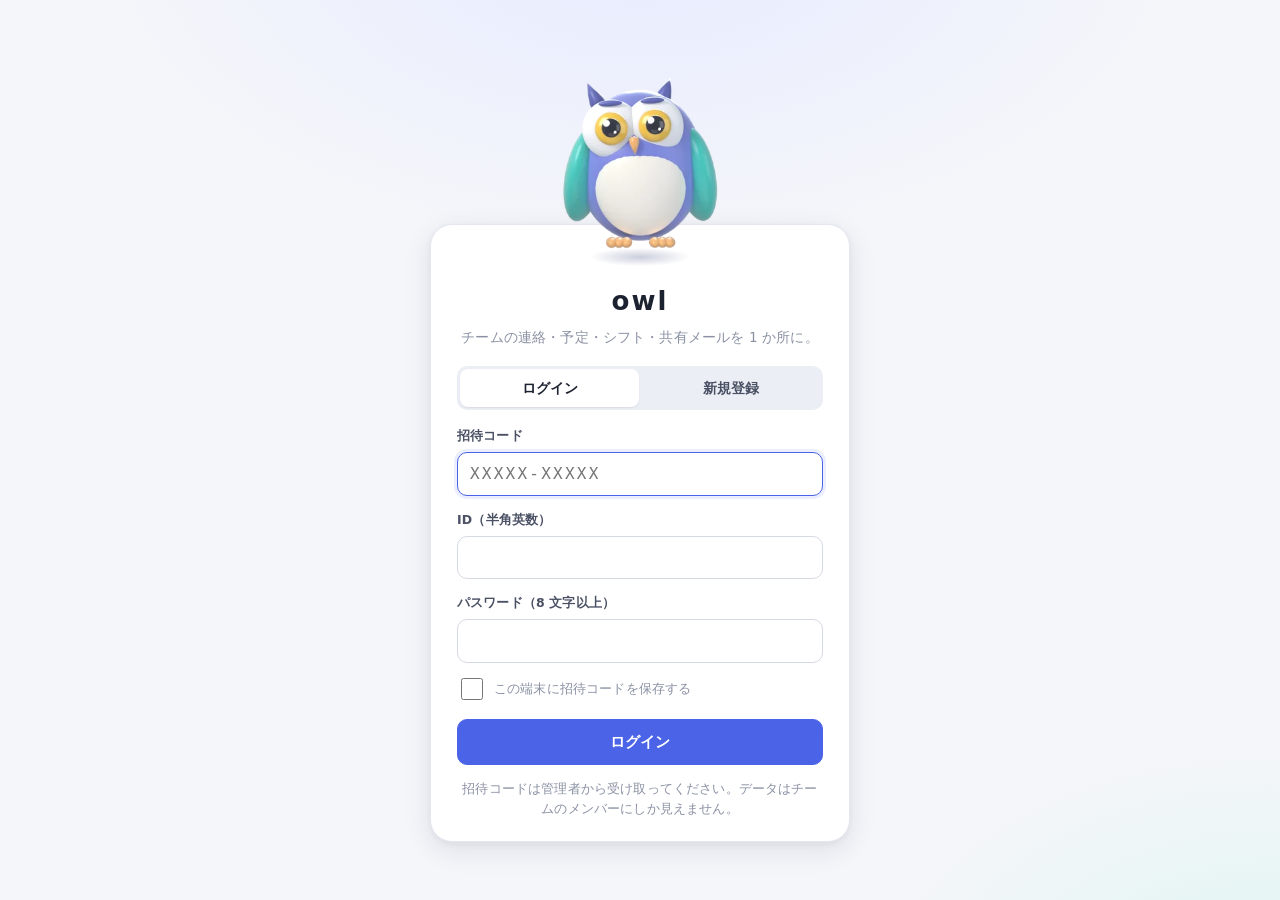
==== commit 61f58e27: "通知（ベル・端末への通知）、ピン留め、チャットのスクロール位置の保持、表示名を owl に - 通知センター: ベル（未読数）・一覧・すべて既読・種類ごとの設定（チャット / タスク・担当 / 予定・" ====
--- a/m.html
+++ b/m.html
@@ -5,10 +5,10 @@
 <meta name="viewport" content="width=device-width, initial-scale=1, viewport-fit=cover, interactive-widget=resizes-content">
 <meta name="theme-color" content="#f5f6fa">
 <meta name="apple-mobile-web-app-capable" content="yes">
-<title>つなぎ</title>
+<title>owl</title>
 <meta name="robots" content="noindex,nofollow">
 <meta name="referrer" content="no-referrer">
-<meta http-equiv="Content-Security-Policy" content="default-src 'self'; script-src 'self'; style-src 'self' 'unsafe-inline'; img-src 'self' data: blob: https://fgqmbgmukyvgonzczsgh.supabase.co; media-src 'self' blob: https://fgqmbgmukyvgonzczsgh.supabase.co; frame-src https://fgqmbgmukyvgonzczsgh.supabase.co; connect-src 'self' https://fgqmbgmukyvgonzczsgh.supabase.co wss://fgqmbgmukyvgonzczsgh.supabase.co; object-src 'none'; base-uri 'self'; form-action 'self'">
+<meta http-equiv="Content-Security-Policy" content="default-src 'self'; script-src 'self'; style-src 'self' 'unsafe-inline'; img-src 'self' data: blob: https://fgqmbgmukyvgonzczsgh.supabase.co; media-src 'self' blob: https://fgqmbgmukyvgonzczsgh.supabase.co; frame-src blob: https://fgqmbgmukyvgonzczsgh.supabase.co; connect-src 'self' https://fgqmbgmukyvgonzczsgh.supabase.co wss://fgqmbgmukyvgonzczsgh.supabase.co; object-src 'none'; base-uri 'self'; form-action 'self'">
 <link rel="icon" href="img/favicon-64.png" type="image/png">
 <link rel="apple-touch-icon" href="img/apple-touch-icon.png">
 <link rel="manifest" href="manifest.webmanifest">
@@ -127,6 +127,15 @@
   .chip { height: 32px; }
   /* 混雑を減らす: スマホでは補助的な要素を隠し、横に並ぶものは 1 行スクロールに */
   .hide-m { display: none !important; }
+  /* 予定: 日付を 1 行目いっぱい、開始・終了を 2 行目に半分ずつ */
+  .ev-when { grid-template-columns: minmax(0, 1fr) minmax(0, 1fr); gap: 10px 12px; }
+  .ev-when .f-date { grid-column: 1 / -1; }
+  .modal label.row.small { min-height: 44px; }
+  .modal input.input[type=date], .modal input.input[type=time] { min-height: 44px; font-size: 16px; }
+  .modal .row { flex-wrap: wrap; } .modal .row > .field.grow, .modal .row > .grow { min-width: 140px; }
+  .repo-head { padding: 4px 16px 6px; } .repo-search { padding: 0 16px 10px; } .repo-search .ico-in { left: 28px; top: 11px; }
+  .repo-list { padding: 0 8px 24px; } .rt-row { min-height: 40px; font-size: 14.5px; }
+  .m-push .repo-file .rf-head { padding: 10px 14px; } .m-push .rf-body { min-height: 60vh; } .m-push .doc-page { padding: 22px 18px; margin: 0; border-radius: 0; box-shadow: none; }
   .shift-legend { display: none !important; }
   .page-head h1.keep-title { display: block; font-size: 19px; margin: 0 4px 0 0; }
   .kind-chips, .tt-tabs { flex-wrap: nowrap; overflow-x: auto; scrollbar-width: none; margin-left: -16px; margin-right: -16px; padding: 0 16px 4px; }
@@ -154,6 +163,8 @@
 <script src="gestures.js"></script>
 <script src="data.js"></script>
 <script src="screens.js"></script>
+<script src="repo.js"></script>
+<script src="notify.js"></script>
 <script src="m.js"></script>
 </body>
 </html>
--- a/core.css
+++ b/core.css
@@ -1,4 +1,4 @@
-/* つなぎ — 共通スタイル（PC / スマホ共通のトークンと部品） */
+/* owl — 共通スタイル（PC / スマホ共通のトークンと部品） */
 :root {
   --bg: #f5f6fa;
   --bg-2: #eceef5;
@@ -359,7 +359,19 @@
 .shift-cell { width: 100%; min-height: 40px; border-radius: 8px; display: grid; place-items: center; font-size: 12.5px; font-weight: 700; line-height: 1.2; transition: transform .1s; }
 .shift-cell:hover { transform: scale(1.04); }
 .shift-cell small { font-weight: 500; font-size: 10.5px; opacity: .85; }
-.shift-cell.empty { border: 1px dashed var(--line-2); color: var(--muted); }
+.shift-cell.blank { border: 1px dashed var(--line-2); color: var(--muted); }
+
+.shift-cell.work { background: var(--accent-soft); color: var(--accent); font-variant-numeric: tabular-nums; }
+.shift-cell.off { background: var(--bg-2); color: var(--muted); }
+.shift-cell { position: relative; }
+.shift-note { position: absolute; top: 4px; right: 5px; width: 6px; height: 6px; border-radius: 50%; background: var(--warn); }
+.week-h { font-weight: 800; font-variant-numeric: tabular-nums; color: var(--ink-2); white-space: nowrap; }
+.my-week { display: grid; grid-template-columns: repeat(7, minmax(0, 1fr)); gap: 6px; }
+.mw-day { display: grid; gap: 2px; padding: 8px 2px; border-radius: 12px; background: var(--surface); border: 1px solid var(--line); text-align: center; }
+.mw-day small { font-size: 10.5px; color: var(--muted); }
+.mw-day b { font-size: 11.5px; line-height: 1.25; font-variant-numeric: tabular-nums; }
+.mw-day.today { border-color: var(--accent-line); }
+.shift-when { grid-template-columns: minmax(0, 1fr) minmax(0, 1fr) !important; }
 
 /* プロフィール */
 .profile-hero { display: flex; gap: 16px; align-items: center; }
@@ -438,6 +450,66 @@
 .tt-add-more .input[type=date] { width: 150px; } .tt-add-more select.input { width: 150px; }
 .kind-chips { display: flex; flex-wrap: wrap; gap: 6px; margin-bottom: 14px; }
 
+.pat-steps { margin-top: 12px; padding: 12px 14px; background: var(--surface-2); border: 1px solid var(--line); border-radius: 12px; }
+.pat-steps ol { margin: 10px 0 0; padding-left: 20px; color: var(--ink-2); line-height: 1.8; }
+
+/* リポジトリ */
+.repo { display: grid; grid-template-columns: 340px minmax(0, 1fr); height: 100vh; min-height: 0; }
+.repo.is-mobile { display: block; height: auto; }
+.repo-side { display: flex; flex-direction: column; min-height: 0; border-right: 1px solid var(--line); background: var(--surface); }
+.repo.is-mobile .repo-side { border: 0; background: transparent; }
+.repo-head { display: flex; align-items: center; gap: 8px; padding: 16px 14px 8px; }
+.repo-name { font-weight: 800; font-size: 16px; display: flex; align-items: center; gap: 6px; }
+.repo-search { position: relative; padding: 4px 12px 10px; }
+.repo-search .ico-in { position: absolute; left: 24px; top: 14px; color: var(--muted); pointer-events: none; }
+.repo-search .input { padding-left: 36px; height: 42px; border-radius: 12px; font-size: 15px; }
+.repo-list { flex: 1; overflow-y: auto; padding: 0 6px 20px; }
+.rt-row { display: flex; align-items: center; gap: 8px; width: 100%; min-height: 34px; padding: 4px 10px; border-radius: 8px; text-align: left; font-size: 13.5px; color: var(--ink-2); }
+.rt-row:hover { background: var(--bg); }
+.rt-row.sel { background: var(--accent-soft); color: var(--accent); }
+.rt-row .ico { width: 16px; height: 16px; flex: none; color: var(--muted); }
+.rt-dir { font-weight: 700; color: var(--ink); }
+.rt-caret { display: inline-grid; transition: transform .15s; }
+.rt-dir.open .rt-caret { transform: rotate(90deg); }
+.rt-name { flex: 1; min-width: 0; overflow: hidden; text-overflow: ellipsis; white-space: nowrap; }
+.rt-count { font-size: 11px; color: var(--muted); font-weight: 600; }
+.rt-row .file-ico { width: 22px; height: 22px; font-size: 7px; border-radius: 5px; }
+.rs-sec { font-size: 11.5px; font-weight: 800; color: var(--muted); letter-spacing: .06em; padding: 12px 10px 4px; }
+.rs-row { display: block; width: 100%; text-align: left; padding: 10px; border-radius: 10px; }
+.rs-row:hover { background: var(--bg); }
+.rs-row.sel { background: var(--accent-soft); }
+.rs-row .file-ico { width: 30px; height: 30px; font-size: 8.5px; }
+.rs-name { font-weight: 700; font-size: 14px; }
+.rs-path { font-size: 11.5px; color: var(--muted); }
+.rs-snip { font-size: 12.5px; color: var(--ink-2); margin-top: 6px; line-height: 1.6; display: -webkit-box; -webkit-line-clamp: 2; -webkit-box-orient: vertical; overflow: hidden; }
+.rs-tag { height: 22px; font-size: 11px; }
+mark { background: #ffe58a; color: inherit; border-radius: 3px; padding: 0 1px; }
+.repo-view { min-width: 0; min-height: 0; overflow: hidden; }
+.repo-file { display: flex; flex-direction: column; height: 100%; min-height: 0; }
+.repo.is-mobile + .repo-file, .m-push .repo-file { height: auto; }
+.rf-head { display: flex; align-items: center; gap: 8px; padding: 12px 18px; border-bottom: 1px solid var(--line); background: var(--surface); }
+.rf-name { display: flex; align-items: center; gap: 8px; font-size: 15px; }
+.rf-name .file-ico { width: 26px; height: 26px; font-size: 8px; }
+.rf-body { flex: 1; overflow: auto; }
+.md-body { line-height: 1.85; }
+.md-body h1 { font-size: 24px; margin: 0 0 16px; } .md-body h2 { font-size: 19px; margin: 28px 0 10px; padding-bottom: 6px; border-bottom: 1px solid var(--line); }
+.md-body h3 { font-size: 16px; margin: 22px 0 8px; } .md-body h4, .md-body h5, .md-body h6 { font-size: 14.5px; margin: 18px 0 6px; }
+.md-body ul, .md-body ol { padding-left: 22px; margin: 0 0 12px; } .md-body li { margin: 2px 0; }
+.md-body blockquote { margin: 0 0 12px; padding: 8px 14px; border-left: 4px solid var(--accent-line); background: var(--surface-2); color: var(--ink-2); border-radius: 0 8px 8px 0; }
+.md-body code { font-family: var(--mono); font-size: .88em; background: var(--bg-2); padding: 1px 5px; border-radius: 5px; }
+.md-code { font-family: var(--mono); font-size: 13px; background: #f3f4f8; border: 1px solid var(--line); border-radius: 10px; padding: 12px 14px; overflow-x: auto; white-space: pre; }
+.md-table { overflow-x: auto; margin: 0 0 14px; }
+.md-table table { border-collapse: collapse; font-size: 13.5px; min-width: 60%; }
+.md-table th, .md-table td { border: 1px solid var(--line); padding: 6px 10px; text-align: left; vertical-align: top; }
+.md-table th { background: var(--surface-2); font-weight: 700; }
+.md-body hr { border: 0; border-top: 1px solid var(--line); margin: 20px 0; }
+.md-body a[data-repo-link] { text-decoration: underline dotted; }
+
+/* 日付・時刻の入力: 端末ごとの最小幅で枠からはみ出さないようにする */
+input.input[type=date], input.input[type=time] { min-width: 0; max-width: 100%; -webkit-appearance: none; appearance: none; display: block; }
+.ev-when { display: grid; grid-template-columns: minmax(0, 1.4fr) minmax(0, 1fr) minmax(0, 1fr); gap: 10px; }
+.ev-when .field { min-width: 0; }
+
 /* スワイプ */
 .swiping { position: relative; z-index: 1; background: var(--surface) !important; will-change: transform; }
 .swipe-under { position: absolute; z-index: 0; display: flex; align-items: center; padding: 0 22px; color: #fff; border-radius: inherit; pointer-events: none; }
@@ -561,3 +633,60 @@
 .task-add { display: flex; gap: 8px; padding: 10px; margin-bottom: 8px; }
 .task-check { width: 22px; height: 22px; border-radius: 7px; border: 2px solid var(--line-2); flex: none; transition: all .15s; }
 .task-check:hover, .task-check.on { border-color: var(--ok); background: var(--ok-soft); }
+
+/* ---------- ピン留め・新着 ---------- */
+.pin-bar { flex: none; background: var(--surface); border-bottom: 1px solid var(--line); padding: 4px 12px; }
+.pin-open { display: flex; align-items: center; gap: 8px; width: 100%; min-height: 32px; padding: 0 8px; border-radius: 8px; font-size: 13px; color: var(--ink-2); text-align: left; }
+.pin-open:hover { background: var(--bg); }
+.pin-open .ico { width: 16px; height: 16px; flex: none; color: var(--muted); }
+.pin-open .pin-n { font-weight: 700; white-space: nowrap; }
+.pin-open .pin-last { flex: 1; min-width: 0; color: var(--muted); }
+.pin-list { display: grid; gap: 2px; width: min(380px, calc(100vw - 48px)); max-height: 60vh; overflow-y: auto; }
+.modal .pin-list { width: auto; max-height: none; }
+.pin-item { display: grid; gap: 3px; text-align: left; padding: 10px; border-radius: 10px; }
+.pin-item:hover { background: var(--bg); }
+.pin-who { display: flex; align-items: center; gap: 8px; font-size: 13.5px; }
+.pin-text { font-size: 14px; color: var(--ink); display: -webkit-box; -webkit-line-clamp: 3; -webkit-box-orient: vertical; overflow: hidden; word-break: break-word; }
+.pin-mark { display: inline-flex; align-items: center; gap: 3px; font-size: 11.5px; color: var(--muted); }
+.pin-mark .ico { width: 13px; height: 13px; }
+.new-dock { position: sticky; bottom: 10px; height: 0; display: flex; justify-content: center; overflow: visible; z-index: 3; }
+.new-msgs { transform: translateY(-100%); height: 34px; padding: 0 16px; border-radius: 99px; background: var(--accent); color: #fff; font-size: 13px; font-weight: 700; box-shadow: var(--shadow-2); }
+.new-msgs[hidden] { display: none; }
+
+/* ---------- 通知 ---------- */
+.nt-pop { max-width: none; width: 380px; padding: 0; overflow: hidden; }
+.nt { display: flex; flex-direction: column; max-height: min(560px, calc(100vh - 32px)); }
+.nt-m { max-height: none; }
+.nt-head { display: flex; align-items: center; gap: 4px; padding: 10px 10px 8px 16px; border-bottom: 1px solid var(--line); }
+.nt-head b { font-size: 15px; }
+.nt-head .btn[hidden] { display: none; }
+.nt-push { display: none; }
+.nt-push.show { display: flex; align-items: center; gap: 8px; flex-wrap: wrap; margin: 10px 12px 2px; padding: 10px 12px; border-radius: 12px; background: var(--accent-soft); color: var(--ink-2); font-size: 13px; line-height: 1.5; }
+.nt-push.info { background: var(--bg); }
+.nt-list { overflow-y: auto; padding: 6px; }
+.nt-item { display: grid; grid-template-columns: 32px minmax(0, 1fr) auto; gap: 10px; align-items: start; width: 100%; text-align: left; padding: 10px; border-radius: 10px; position: relative; }
+.nt-item:hover { background: var(--bg); }
+.nt-item.unread::before { content: ""; position: absolute; left: 2px; top: 22px; width: 6px; height: 6px; border-radius: 50%; background: var(--accent); }
+.nt-ico { width: 32px; height: 32px; border-radius: 10px; display: grid; place-items: center; flex: none; background: var(--bg-2); color: var(--ink-2); }
+.nt-ico .ico { width: 17px; height: 17px; }
+.nt-ico.k-chat { background: var(--accent-soft); color: var(--accent); }
+.nt-ico.k-task { background: var(--ok-soft); color: var(--ok); }
+.nt-ico.k-schedule { background: var(--warn-soft); color: var(--warn); }
+.nt-main { display: grid; gap: 1px; min-width: 0; }
+.nt-title { font-size: 14px; color: var(--ink-2); display: flex; gap: 6px; align-items: baseline; min-width: 0; }
+.nt-item.unread .nt-title { color: var(--ink); font-weight: 700; }
+.nt-count { font-size: 11.5px; color: var(--muted); font-weight: 600; white-space: nowrap; }
+.nt-body { font-size: 13px; color: var(--muted); display: -webkit-box; -webkit-line-clamp: 2; -webkit-box-orient: vertical; overflow: hidden; word-break: break-word; }
+.nt-time { font-size: 11.5px; color: var(--muted); white-space: nowrap; padding-top: 2px; }
+.nt-m .nt-head { padding: 8px 8px 8px 16px; border: 0; }
+.nt-m .nt-list { padding: 4px 8px 40px; }
+.nt-m .nt-item { padding: 12px 10px; }
+.nt-set .nt-row { display: flex; align-items: center; gap: 12px; padding: 10px 0; border-bottom: 1px solid var(--line); cursor: pointer; }
+.nt-set .nt-row .grow { display: grid; gap: 1px; }
+.nt-set .section-title { margin-bottom: 4px; }
+input.switch { appearance: none; -webkit-appearance: none; width: 42px; height: 26px; border-radius: 99px; background: var(--line-2); position: relative; cursor: pointer; transition: background .15s; flex: none; }
+input.switch::after { content: ""; position: absolute; top: 3px; left: 3px; width: 20px; height: 20px; border-radius: 50%; background: #fff; box-shadow: 0 1px 2px rgba(0,0,0,.2); transition: transform .15s var(--ease); }
+input.switch:checked { background: var(--accent); }
+input.switch:checked::after { transform: translateX(16px); }
+.bell-btn { position: relative; }
+.bell-btn .badge { position: absolute; top: 3px; right: 2px; height: 17px; min-width: 17px; padding: 0 4px; font-size: 10px; }
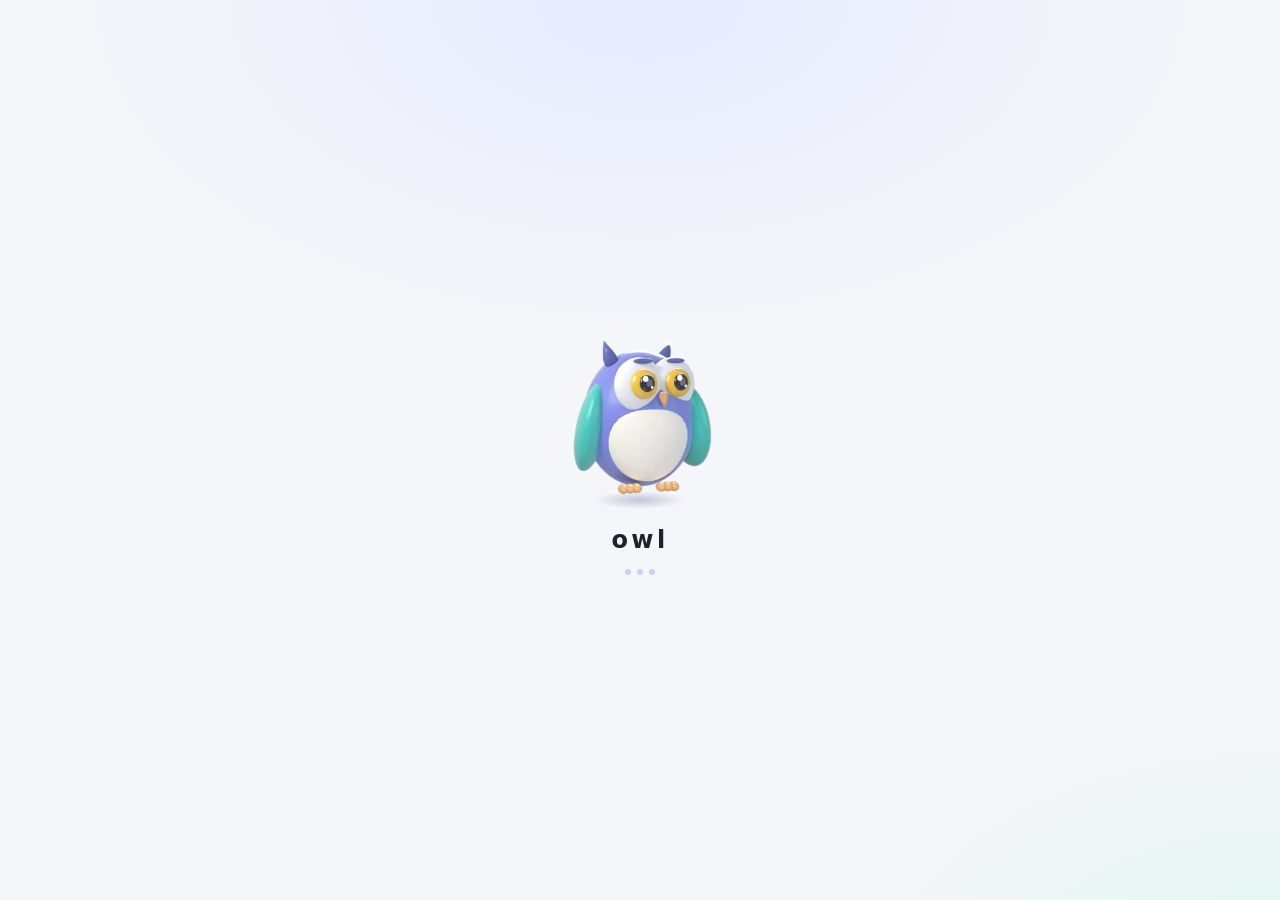
==== commit 1b83bdcf: "フクロウに動きと会話を: 起動画面・本体のフクロウ・owl とのチャット - 起動画面: 首を振って見回すフクロウと読み込みの点。最低 1.8 秒見せてからふわっと消す - フクロウは浮遊・首かしげ・" ====
--- a/m.html
+++ b/m.html
@@ -157,6 +157,7 @@
 </style>
 </head>
 <body>
+<script src="owl.js"></script>
 <script src="vendor/supabase-2.45.4.js"></script>
 <script src="config.js"></script>
 <script src="core.js"></script>
--- a/core.css
+++ b/core.css
@@ -386,13 +386,63 @@
   background: radial-gradient(900px 520px at 50% -8%, #e6ebff 0%, rgba(230, 235, 255, 0) 62%), radial-gradient(700px 420px at 100% 110%, #dff5f1 0%, rgba(223, 245, 241, 0) 60%), var(--bg);
 }
 .login-stage { width: min(420px, 100%); display: flex; flex-direction: column; align-items: center; }
-.owl-stage { position: relative; width: 210px; height: 210px; margin-bottom: -44px; z-index: 2; pointer-events: none; }
-.owl { width: 100%; height: 100%; background-repeat: no-repeat; background-size: 2400% 100%; animation: owlFloat 4.8s ease-in-out infinite; }
-.owl.still { background-size: contain; background-position: center; }
+.owl-stage { position: relative; width: 210px; height: 210px; margin-bottom: -44px; z-index: 2; cursor: pointer; -webkit-tap-highlight-color: transparent; }
+.owl { width: 100%; height: 100%; }
 .owl-shadow { position: absolute; left: 26%; right: 26%; bottom: 2px; height: 18px; border-radius: 50%;
   background: radial-gradient(closest-side, rgba(38, 48, 110, .24), rgba(38, 48, 110, 0)); animation: owlShadow 4.8s ease-in-out infinite; }
-@keyframes owlFloat { 50% { transform: translateY(-9px); } }
 @keyframes owlShadow { 50% { transform: scaleX(.84); opacity: .65; } }
+
+/* ===== フクロウ（owl.js）: 首振りスプライト＋浮遊・首かしげ・跳ね ===== */
+.owl-sprite { background-repeat: no-repeat; background-size: 2400% 100%; }
+.owl-sprite.still { background-size: contain; background-position: center; }
+.owl-float { animation: owlFloat 4.8s ease-in-out infinite; transform-origin: 50% 85%; }
+@keyframes owlFloat { 0%, 100% { transform: translateY(0) rotate(0); } 30% { transform: translateY(-3.5%) rotate(-2.5deg); } 62% { transform: translateY(-4.5%) rotate(2deg); } }
+.owl-float.hop { animation: owlHop .55s cubic-bezier(.3, 1.5, .5, 1); }
+@keyframes owlHop { 0% { transform: scale(1, 1); } 25% { transform: translateY(2%) scale(1.08, .9); } 55% { transform: translateY(-14%) scale(.95, 1.06); } 100% { transform: translateY(0) scale(1, 1); } }
+
+/* 起動画面: 少し長めに見せ（OWL_SPLASH_MIN）、ふわっと消す */
+#owlSplash { position: fixed; inset: 0; z-index: 9999; display: flex; flex-direction: column; align-items: center; justify-content: center; gap: 6px;
+  background: radial-gradient(900px 520px at 50% 0%, #e6ebff 0%, rgba(230, 235, 255, 0) 62%), radial-gradient(700px 420px at 100% 110%, #dff5f1 0%, rgba(223, 245, 241, 0) 60%), var(--bg);
+  transition: opacity .45s ease, transform .45s ease; }
+#owlSplash.out { opacity: 0; transform: scale(1.03); pointer-events: none; }
+#owlSplash .os-stage { position: relative; width: 190px; height: 190px; }
+#owlSplash .os-owl { width: 100%; height: 100%; }
+#owlSplash .os-name { font-size: 24px; font-weight: 700; letter-spacing: .14em; color: var(--ink); margin-top: 4px; }
+.os-dots { display: flex; gap: 6px; height: 14px; align-items: center; }
+.os-dots i, .owlchat .typing .oc-b i { width: 6px; height: 6px; border-radius: 50%; background: var(--accent); opacity: .25; animation: owlDot 1.2s ease-in-out infinite; }
+.os-dots i:nth-child(2), .owlchat .typing .oc-b i:nth-child(2) { animation-delay: .18s; }
+.os-dots i:nth-child(3), .owlchat .typing .oc-b i:nth-child(3) { animation-delay: .36s; }
+@keyframes owlDot { 40% { opacity: 1; transform: translateY(-3px); } }
+
+/* 本体のフクロウ（PC は左の帯の一番上、スマホは見出しの左）。押すと owl とのチャット */
+.owl-buddy { width: var(--s); height: var(--s); flex: none; display: grid; place-items: center; border-radius: 14px; position: relative; -webkit-tap-highlight-color: transparent; }
+.owl-buddy:hover { background: var(--accent-soft); }
+.owl-buddy .ob-owl { width: 122%; height: 122%; pointer-events: none; }
+
+/* owl とのチャット（PC: 右の引き出し / スマホ: 重ねる画面） */
+.owl-drawer { position: fixed; top: 0; right: 0; bottom: 0; width: min(400px, 100vw); z-index: 900; background: var(--surface); box-shadow: var(--shadow-3);
+  display: flex; flex-direction: column; transform: translateX(100%); transition: transform .22s ease; border-left: 1px solid var(--line); }
+.owl-drawer.in { transform: none; }
+.od-head { display: flex; align-items: center; justify-content: space-between; padding: 12px 12px 10px 18px; border-bottom: 1px solid var(--line); }
+.od-head b { font-size: 15px; letter-spacing: .08em; }
+.od-body { flex: 1; min-height: 0; }
+.owlchat { display: flex; flex-direction: column; height: 100%; min-height: 0; overflow: hidden !important; }
+.oc-scroll { flex: 1; min-height: 0; overflow-y: auto; padding: 18px 16px 8px; }
+.oc-hero { display: flex; flex-direction: column; align-items: center; gap: 2px; margin: 4px 0 18px; }
+.oc-hero .oc-owl { width: 104px; height: 104px; }
+.oc-hero b { font-size: 16px; letter-spacing: .1em; }
+.oc-hero span { font-size: 12px; color: var(--muted); }
+.oc-list { display: flex; flex-direction: column; gap: 10px; }
+.oc-msg { display: flex; align-items: flex-end; gap: 8px; max-width: 88%; }
+.oc-msg.me { align-self: flex-end; }
+.oc-av { width: 30px; height: 30px; flex: none; border-radius: 50%; background: var(--accent-soft) url(img/owl_hero.webp) center / 120% no-repeat; }
+.oc-b { padding: 9px 13px; border-radius: 16px; font-size: 14px; line-height: 1.6; background: var(--bg-2); color: var(--ink); border-bottom-left-radius: 6px; overflow-wrap: anywhere; }
+.oc-msg.me .oc-b { background: var(--accent); color: var(--accent-ink); border-bottom-left-radius: 16px; border-bottom-right-radius: 6px; }
+.owlchat .typing .oc-b { display: flex; gap: 5px; padding: 13px 14px; }
+.oc-form { display: flex; gap: 8px; align-items: flex-end; padding: 10px 12px calc(10px + env(safe-area-inset-bottom)); border-top: 1px solid var(--line); background: var(--surface); }
+.oc-form textarea { flex: 1; resize: none; min-height: 42px; max-height: 140px; padding: 10px 12px; font-size: 16px; line-height: 1.4; }
+.oc-form .btn { height: 42px; width: 46px; padding: 0; display: grid; place-items: center; }
+@media (prefers-reduced-motion: reduce) { .owl-float, .owl-float.hop, .owl-shadow, .os-dots i { animation: none; } }
 .login-card { width: 100%; padding: 56px 26px 22px; box-shadow: var(--shadow-2); border-radius: 22px; }
 .login-card h1 { margin: 0; font-size: 26px; letter-spacing: .08em; text-align: center; }
 .login-lead { margin: 4px 0 0; text-align: center; font-size: 13.5px; }
@@ -690,3 +740,4 @@
 input.switch:checked::after { transform: translateX(16px); }
 .bell-btn { position: relative; }
 .bell-btn .badge { position: absolute; top: 3px; right: 2px; height: 17px; min-width: 17px; padding: 0 4px; font-size: 10px; }
+.rail .owl-buddy { margin-bottom: 8px; }
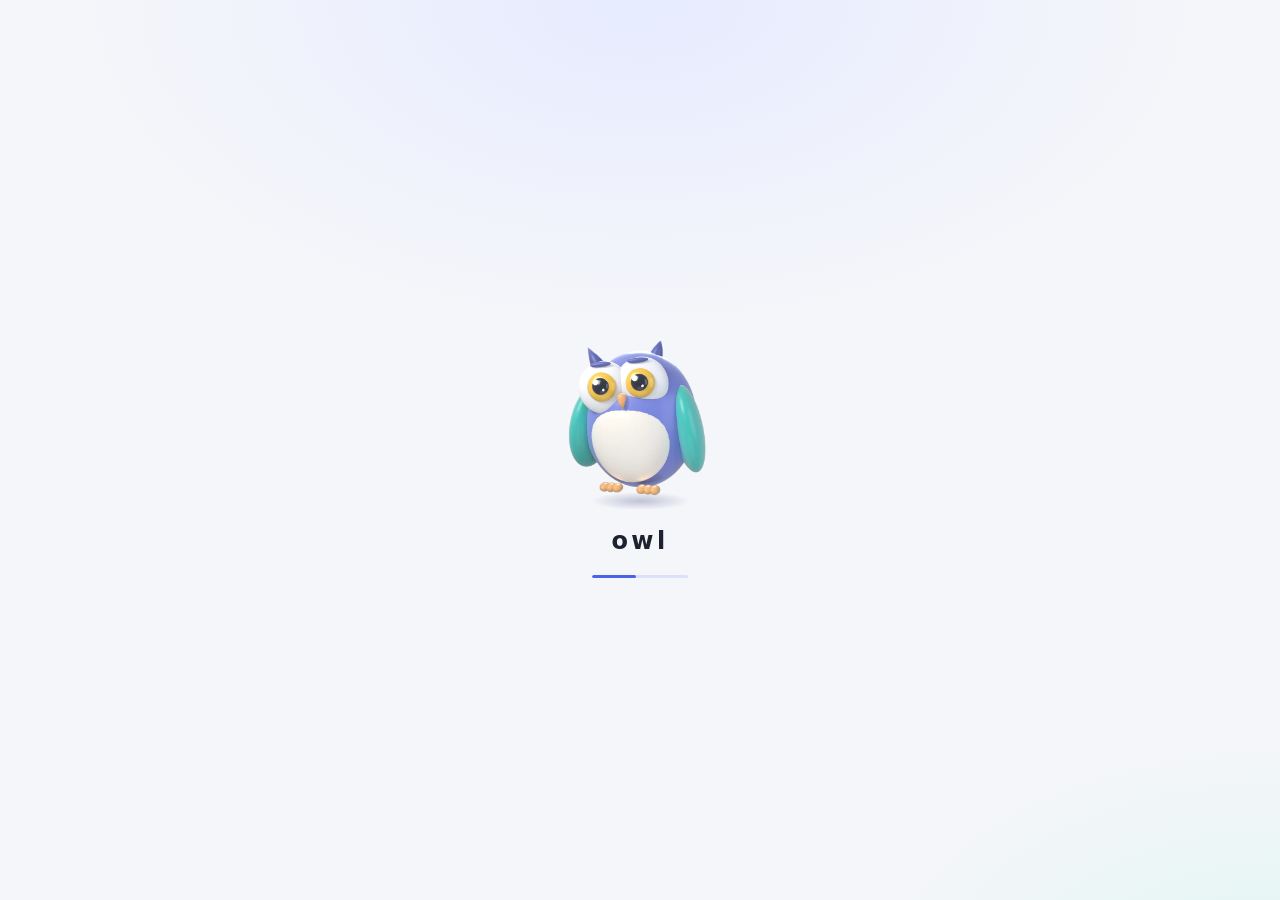
==== commit 6b104de0: "画面の幅・高さに合わせて崩れないように / リポジトリのフォルダ一覧をたためる / アプリとして追加 / 起動画面を滑らかに / owl がアプリ内の情報を参照して答える - fit.js: 実際の表" ====
--- a/m.html
+++ b/m.html
@@ -12,6 +12,8 @@
 <link rel="icon" href="img/favicon-64.png" type="image/png">
 <link rel="apple-touch-icon" href="img/apple-touch-icon.png">
 <link rel="manifest" href="manifest.webmanifest">
+<script src="fit.js"></script>
+<link rel="preload" as="image" href="img/owl_hero.webp">
 <link rel="stylesheet" href="core.css">
 <style>
   html, body { height: 100%; overscroll-behavior: none; }
--- a/core.css
+++ b/core.css
@@ -255,10 +255,10 @@
 @keyframes fade { from { opacity: 0; } }
 .modal {
   background: var(--surface); border-radius: 18px; box-shadow: var(--shadow-3); width: min(560px, calc(100vw - 32px));
-  max-height: calc(100vh - 48px); display: flex; flex-direction: column; overflow: hidden;
+  max-height: calc(100vh - 48px); max-height: calc(100dvh - 48px); display: flex; flex-direction: column; overflow: hidden;
   animation: pop .22s var(--ease);
 }
-.modal.wide { width: min(1100px, calc(100vw - 32px)); height: calc(100vh - 48px); }
+.modal.wide { width: min(1100px, calc(100vw - 32px)); height: calc(100vh - 48px); height: calc(100dvh - 48px); }
 @keyframes pop { from { transform: translateY(8px) scale(.985); opacity: 0; } }
 .modal-head { display: flex; align-items: center; gap: 10px; padding: 16px 18px 12px; border-bottom: 1px solid var(--line); }
 .modal-head h3 { margin: 0; font-size: 16.5px; flex: 1; min-width: 0; overflow: hidden; text-overflow: ellipsis; white-space: nowrap; }
@@ -393,25 +393,37 @@
 @keyframes owlShadow { 50% { transform: scaleX(.84); opacity: .65; } }
 
 /* ===== フクロウ（owl.js）: 首振りスプライト＋浮遊・首かしげ・跳ね ===== */
-.owl-sprite { background-repeat: no-repeat; background-size: 2400% 100%; }
+.owl-sprite { background-repeat: no-repeat; background-size: 2400% 100%; position: relative; }
+.owl-sprite > .osp { position: absolute; inset: 0; pointer-events: none; opacity: 0; }
 .owl-sprite.still { background-size: contain; background-position: center; }
 .owl-float { animation: owlFloat 4.8s ease-in-out infinite; transform-origin: 50% 85%; }
 @keyframes owlFloat { 0%, 100% { transform: translateY(0) rotate(0); } 30% { transform: translateY(-3.5%) rotate(-2.5deg); } 62% { transform: translateY(-4.5%) rotate(2deg); } }
 .owl-float.hop { animation: owlHop .55s cubic-bezier(.3, 1.5, .5, 1); }
 @keyframes owlHop { 0% { transform: scale(1, 1); } 25% { transform: translateY(2%) scale(1.08, .9); } 55% { transform: translateY(-14%) scale(.95, 1.06); } 100% { transform: translateY(0) scale(1, 1); } }
 
-/* 起動画面: 少し長めに見せ（OWL_SPLASH_MIN）、ふわっと消す */
+/* 起動画面: 少し長めに見せ（OWL_SPLASH_MIN）、ふわっと消す。
+   動きは transform / opacity だけ（描き直しが要らず、起動で JS が忙しくても止まらない）。消えるときも opacity だけ */
 #owlSplash { position: fixed; inset: 0; z-index: 9999; display: flex; flex-direction: column; align-items: center; justify-content: center; gap: 6px;
   background: radial-gradient(900px 520px at 50% 0%, #e6ebff 0%, rgba(230, 235, 255, 0) 62%), radial-gradient(700px 420px at 100% 110%, #dff5f1 0%, rgba(223, 245, 241, 0) 60%), var(--bg);
-  transition: opacity .45s ease, transform .45s ease; }
-#owlSplash.out { opacity: 0; transform: scale(1.03); pointer-events: none; }
-#owlSplash .os-stage { position: relative; width: 190px; height: 190px; }
-#owlSplash .os-owl { width: 100%; height: 100%; }
-#owlSplash .os-name { font-size: 24px; font-weight: 700; letter-spacing: .14em; color: var(--ink); margin-top: 4px; }
+  transition: opacity .5s ease; will-change: opacity; }
+#owlSplash.out { opacity: 0; pointer-events: none; }
+#owlSplash .os-stage { position: relative; width: 190px; height: 190px; animation: osIn .7s cubic-bezier(.2, .8, .2, 1) both; will-change: transform, opacity; }
+#owlSplash .os-float { position: absolute; inset: 0; animation: osFloat 3.6s ease-in-out infinite; will-change: transform; }
+#owlSplash .os-owl { display: block; width: 100%; height: 100%; object-fit: contain; transform-origin: 50% 80%; animation: osLook 7.2s ease-in-out infinite; will-change: transform; }
+#owlSplash .os-shadow { position: absolute; left: 24%; right: 24%; bottom: 2px; height: 18px; border-radius: 50%;
+  background: radial-gradient(closest-side, rgba(38, 48, 110, .26), rgba(38, 48, 110, 0)); animation: osShadow 3.6s ease-in-out infinite; will-change: transform, opacity; }
+#owlSplash .os-name { font-size: 24px; font-weight: 700; letter-spacing: .14em; color: var(--ink); margin-top: 4px; animation: osIn .7s .12s cubic-bezier(.2, .8, .2, 1) both; }
+#owlSplash .os-bar { width: 96px; height: 3px; border-radius: 3px; overflow: hidden; background: rgba(75, 99, 230, .14); margin-top: 8px; animation: osIn .7s .2s cubic-bezier(.2, .8, .2, 1) both; }
+#owlSplash .os-bar i { display: block; width: 46%; height: 100%; border-radius: 3px; background: var(--accent); animation: osBar 1.5s cubic-bezier(.45, 0, .55, 1) infinite; will-change: transform; }
+@keyframes osIn { from { opacity: 0; transform: translate3d(0, 10px, 0) scale(.96); } }
+@keyframes osFloat { 0%, 100% { transform: translate3d(0, 0, 0); } 50% { transform: translate3d(0, -7%, 0); } }
+@keyframes osShadow { 0%, 100% { transform: scale(1, 1); opacity: 1; } 50% { transform: scale(.78, .9); opacity: .55; } }
+@keyframes osLook { 0%, 100% { transform: perspective(700px) rotateY(0deg) rotateZ(0deg); } 22% { transform: perspective(700px) rotateY(-15deg) rotateZ(-2.5deg); } 50% { transform: perspective(700px) rotateY(0deg) rotateZ(0deg); } 78% { transform: perspective(700px) rotateY(15deg) rotateZ(2.5deg); } }
+@keyframes osBar { from { transform: translate3d(-100%, 0, 0); } to { transform: translate3d(220%, 0, 0); } }
 .os-dots { display: flex; gap: 6px; height: 14px; align-items: center; }
-.os-dots i, .owlchat .typing .oc-b i { width: 6px; height: 6px; border-radius: 50%; background: var(--accent); opacity: .25; animation: owlDot 1.2s ease-in-out infinite; }
-.os-dots i:nth-child(2), .owlchat .typing .oc-b i:nth-child(2) { animation-delay: .18s; }
-.os-dots i:nth-child(3), .owlchat .typing .oc-b i:nth-child(3) { animation-delay: .36s; }
+.owlchat .typing .oc-b i { width: 6px; height: 6px; border-radius: 50%; background: var(--accent); opacity: .25; animation: owlDot 1.2s ease-in-out infinite; }
+.owlchat .typing .oc-b i:nth-child(2) { animation-delay: .18s; }
+.owlchat .typing .oc-b i:nth-child(3) { animation-delay: .36s; }
 @keyframes owlDot { 40% { opacity: 1; transform: translateY(-3px); } }
 
 /* 本体のフクロウ（PC は左の帯の一番上、スマホは見出しの左）。押すと owl とのチャット */
@@ -442,7 +454,7 @@
 .oc-form { display: flex; gap: 8px; align-items: flex-end; padding: 10px 12px calc(10px + env(safe-area-inset-bottom)); border-top: 1px solid var(--line); background: var(--surface); }
 .oc-form textarea { flex: 1; resize: none; min-height: 42px; max-height: 140px; padding: 10px 12px; font-size: 16px; line-height: 1.4; }
 .oc-form .btn { height: 42px; width: 46px; padding: 0; display: grid; place-items: center; }
-@media (prefers-reduced-motion: reduce) { .owl-float, .owl-float.hop, .owl-shadow, .os-dots i { animation: none; } }
+@media (prefers-reduced-motion: reduce) { .owl-float, .owl-float.hop, .owl-shadow, #owlSplash .os-stage, #owlSplash .os-float, #owlSplash .os-owl, #owlSplash .os-shadow, #owlSplash .os-name, #owlSplash .os-bar, #owlSplash .os-bar i { animation: none; } #owlSplash .os-bar i { width: 100%; opacity: .5; } }
 .login-card { width: 100%; padding: 56px 26px 22px; box-shadow: var(--shadow-2); border-radius: 22px; }
 .login-card h1 { margin: 0; font-size: 26px; letter-spacing: .08em; text-align: center; }
 .login-lead { margin: 4px 0 0; text-align: center; font-size: 13.5px; }
@@ -504,7 +516,14 @@
 .pat-steps ol { margin: 10px 0 0; padding-left: 20px; color: var(--ink-2); line-height: 1.8; }
 
 /* リポジトリ */
-.repo { display: grid; grid-template-columns: 340px minmax(0, 1fr); height: 100vh; min-height: 0; }
+.repo { display: grid; grid-template-columns: 340px minmax(0, 1fr); height: 100vh; height: 100dvh; min-height: 0; position: relative; transition: grid-template-columns .22s cubic-bezier(.2, .8, .2, 1); }
+.repo.folded:not(.is-mobile) { grid-template-columns: 0 minmax(0, 1fr); }
+.repo.folded .repo-side { visibility: hidden; overflow: hidden; border-right: 0; }
+.repo-unfold { display: none; position: absolute; left: 12px; top: 12px; z-index: 3; width: 38px; height: 38px; padding: 0; place-items: center; box-shadow: var(--shadow-1); }
+.repo.folded .repo-unfold { display: inline-grid; }
+.repo.folded .rf-head { padding-left: 62px; }
+.repo.folded .repo-view > .empty { padding-top: 64px; }
+@media (max-width: 1100px) { .repo { grid-template-columns: 290px minmax(0, 1fr); } }
 .repo.is-mobile { display: block; height: auto; }
 .repo-side { display: flex; flex-direction: column; min-height: 0; border-right: 1px solid var(--line); background: var(--surface); }
 .repo.is-mobile .repo-side { border: 0; background: transparent; }
@@ -705,7 +724,7 @@
 
 /* ---------- 通知 ---------- */
 .nt-pop { max-width: none; width: 380px; padding: 0; overflow: hidden; }
-.nt { display: flex; flex-direction: column; max-height: min(560px, calc(100vh - 32px)); }
+.nt { display: flex; flex-direction: column; max-height: min(560px, calc(100vh - 32px)); max-height: min(560px, calc(100dvh - 32px)); }
 .nt-m { max-height: none; }
 .nt-head { display: flex; align-items: center; gap: 4px; padding: 10px 10px 8px 16px; border-bottom: 1px solid var(--line); }
 .nt-head b { font-size: 15px; }
@@ -741,3 +760,8 @@
 .bell-btn { position: relative; }
 .bell-btn .badge { position: absolute; top: 3px; right: 2px; height: 17px; min-width: 17px; padding: 0 4px; font-size: 10px; }
 .rail .owl-buddy { margin-bottom: 8px; }
+
+/* アプリとして追加（プロフィール） */
+.install-row { display: flex; align-items: center; justify-content: space-between; gap: 12px; margin-top: 16px; padding: 12px 14px; border: 1px solid var(--line); border-radius: 12px; background: var(--bg); }
+.install-row b { font-size: 14px; }
+@media (max-width: 480px) { .install-row { flex-direction: column; align-items: flex-start; } }
